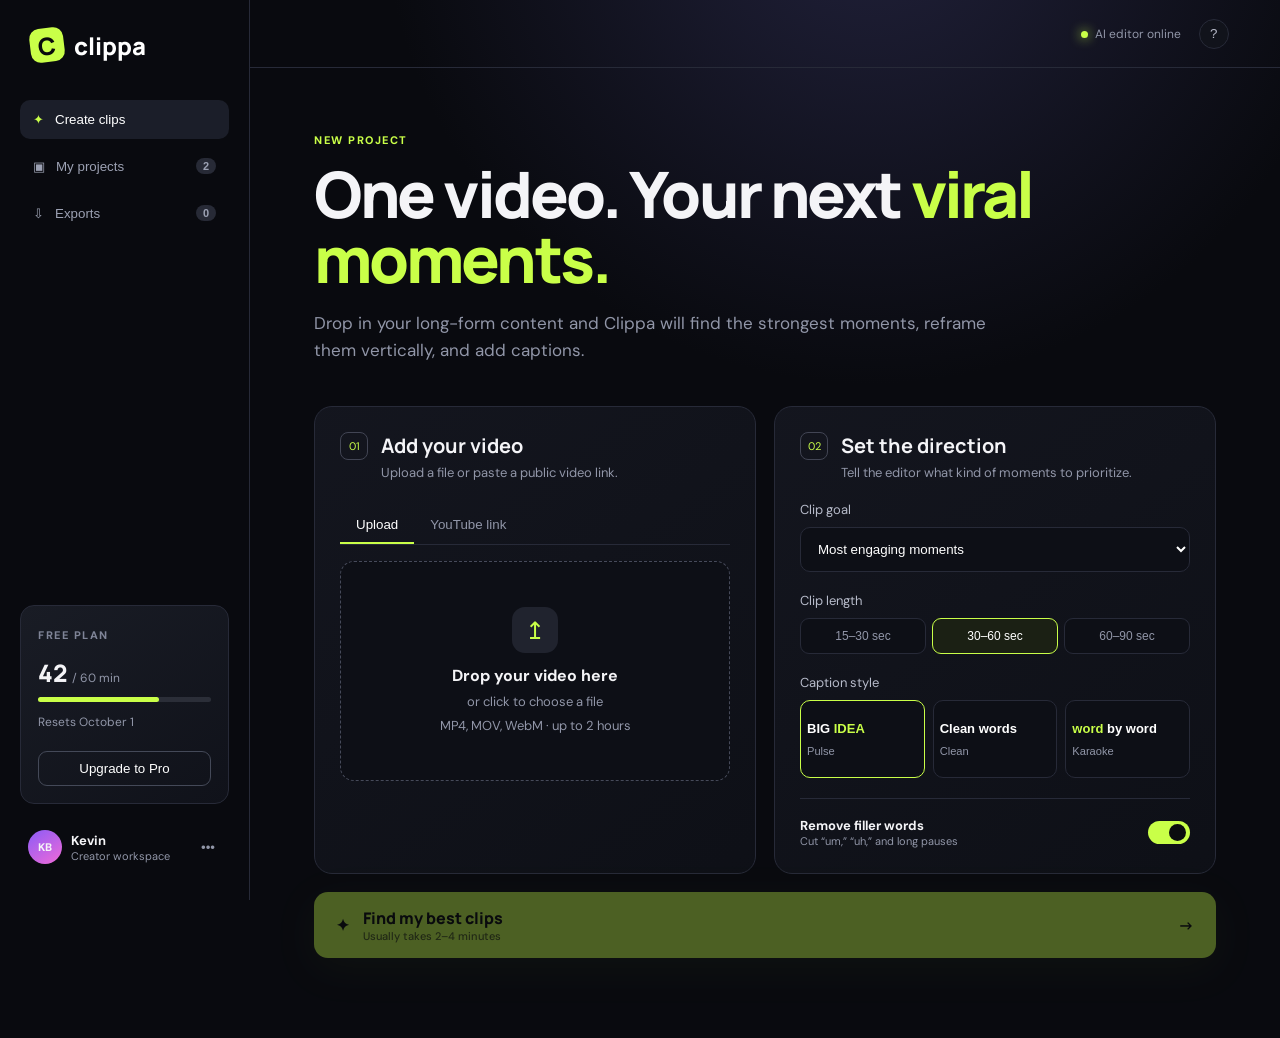
==== public/index.html @ 273a2c56 "Clippa Website" ====
<!doctype html>
<html lang="en">
<head>
  <meta charset="utf-8">
  <meta name="viewport" content="width=device-width, initial-scale=1">
  <meta name="description" content="Turn long videos into polished vertical clips with Clippa.">
  <title>Clippa — AI clip studio</title>
  <link rel="stylesheet" href="styles.css">
</head>
<body>
  <div class="app-shell">
    <aside class="sidebar">
      <a class="brand" href="#" aria-label="Clippa home"><span class="brand-mark">C</span><span>clippa</span></a>
      <nav aria-label="Main navigation">
        <button class="nav-item active" data-view="studio"><span>✦</span> Create clips</button>
        <button class="nav-item" data-view="projects"><span>▣</span> My projects <b>2</b></button>
        <button class="nav-item" data-view="exports"><span>⇩</span> Exports <b id="exportCount">0</b></button>
      </nav>
      <div class="plan-card">
        <span class="eyebrow">FREE PLAN</span>
        <div class="minutes"><strong>42</strong><span>/ 60 min</span></div>
        <div class="meter"><i></i></div>
        <p>Resets October 1</p>
        <button class="upgrade-btn">Upgrade to Pro</button>
      </div>
      <div class="profile"><div class="avatar">KB</div><div><strong>Kevin</strong><span>Creator workspace</span></div><button aria-label="Profile menu">•••</button></div>
    </aside>

    <main>
      <header class="topbar"><div><span class="status-dot"></span>AI editor online</div><button class="help-btn">?</button></header>

      <section id="studio" class="view active-view">
        <div class="intro">
          <span class="eyebrow accent">NEW PROJECT</span>
          <h1>One video. Your next <em>viral moments.</em></h1>
          <p>Drop in your long-form content and Clippa will find the strongest moments, reframe them vertically, and add captions.</p>
        </div>

        <div class="workspace-grid">
          <section class="source-panel card">
            <div class="section-heading"><span>01</span><div><h2>Add your video</h2><p>Upload a file or paste a public video link.</p></div></div>
            <div class="tabs" role="tablist"><button class="tab active" data-tab="upload">Upload</button><button class="tab" data-tab="link">YouTube link</button></div>
            <div id="uploadPanel" class="tab-panel">
              <label class="dropzone" id="dropzone">
                <input id="fileInput" type="file" accept="video/*">
                <span class="upload-icon">↥</span>
                <strong>Drop your video here</strong>
                <span>or click to choose a file</span>
                <small>MP4, MOV, WebM · up to 2 hours</small>
              </label>
            </div>
            <div id="linkPanel" class="tab-panel hidden">
              <label class="url-field"><span>Video URL</span><input id="videoUrl" type="url" placeholder="https://youtube.com/watch?v=..."></label>
              <button id="importBtn" class="secondary-btn">Import video</button>
            </div>
            <div id="sourceReady" class="source-ready hidden"><div class="video-thumb"><span>▶</span></div><div><strong id="sourceName">Video ready</strong><span id="sourceMeta">Analyzing source…</span></div><button id="removeSource" aria-label="Remove video">×</button></div>
          </section>

          <section class="settings-panel card">
            <div class="section-heading"><span>02</span><div><h2>Set the direction</h2><p>Tell the editor what kind of moments to prioritize.</p></div></div>
            <label class="field"><span>Clip goal</span><select id="goal"><option>Most engaging moments</option><option>Educational insights</option><option>Funny moments</option><option>Hot takes & reactions</option><option>Product highlights</option></select></label>
            <div class="field"><span>Clip length</span><div class="segmented" id="lengthOptions"><button data-value="30">15–30 sec</button><button class="selected" data-value="60">30–60 sec</button><button data-value="90">60–90 sec</button></div></div>
            <div class="field"><span>Caption style</span><div class="caption-styles"><button class="caption-choice selected" data-caption="Pulse"><b>BIG <i>IDEA</i></b><small>Pulse</small></button><button class="caption-choice" data-caption="Clean"><b>Clean words</b><small>Clean</small></button><button class="caption-choice" data-caption="Karaoke"><b><i>word</i> by word</b><small>Karaoke</small></button></div></div>
            <label class="switch-row"><span><strong>Remove filler words</strong><small>Cut “um,” “uh,” and long pauses</small></span><input id="filler" type="checkbox" checked><i></i></label>
          </section>
        </div>

        <button id="generateBtn" class="generate-btn" disabled><span>✦</span><span>Find my best clips<small>Usually takes 2–4 minutes</small></span><b>→</b></button>

        <section id="processing" class="processing card hidden"><div class="orb"></div><div><h2 id="processingTitle">Listening for standout moments…</h2><p id="processingText">Transcribing your video and scoring each segment.</p><div class="progress"><i id="progressBar"></i></div></div><strong id="progressValue">0%</strong></section>

        <section id="results" class="results hidden">
          <div class="results-header"><div><span class="eyebrow accent">AI PICKS</span><h2>Your strongest clips</h2><p>Ranked by hook, clarity, emotion, and replay potential.</p></div><button id="exportAll" class="secondary-btn">Export all</button></div>
          <div id="clipGrid" class="clip-grid"></div>
        </section>
      </section>

      <section id="projects" class="view"><div class="page-title"><span class="eyebrow accent">LIBRARY</span><h1>My projects</h1><p>Your recent clipping sessions.</p></div><div class="project-grid"><article class="project card"><div class="project-art purple">▶</div><div><strong>Podcast episode 12</strong><span>6 clips · Sep 18</span></div></article><article class="project card"><div class="project-art blue">▶</div><div><strong>Real estate Q&amp;A</strong><span>4 clips · Sep 15</span></div></article></div></section>
      <section id="exports" class="view"><div class="page-title"><span class="eyebrow accent">READY TO POST</span><h1>Exports</h1><p>Clips you have queued for download.</p></div><div id="exportList" class="export-list"><div class="empty-state card"><span>⇩</span><h2>No exports yet</h2><p>Generate clips and add your favorites here.</p></div></div></section>
    </main>
  </div>
  <div id="toast" class="toast" role="status"></div>
  <script src="app.js"></script>
</body>
</html>
---- public/styles.css ----
@import url('https://fonts.googleapis.com/css2?family=DM+Sans:wght@400;500;600;700&family=Manrope:wght@600;700;800&display=swap');
:root{--bg:#090a0f;--panel:#11131b;--panel2:#161924;--line:#272a38;--text:#f4f4f7;--muted:#9196a8;--lime:#c9ff48;--purple:#8b5cf6;--pink:#f06ad8;--sidebar:250px}*{box-sizing:border-box}body{margin:0;background:radial-gradient(circle at 68% -10%,#21213b 0,transparent 34%),var(--bg);color:var(--text);font-family:'DM Sans',sans-serif;min-height:100vh}.app-shell{display:grid;grid-template-columns:var(--sidebar) 1fr;min-height:100vh}.sidebar{position:fixed;inset:0 auto 0 0;width:var(--sidebar);padding:28px 20px;border-right:1px solid var(--line);background:rgba(10,11,16,.92);display:flex;flex-direction:column;z-index:5}.brand{color:white;text-decoration:none;font:800 24px 'Manrope';display:flex;align-items:center;gap:10px;margin:0 10px 38px}.brand-mark{width:34px;height:34px;border-radius:10px;background:var(--lime);color:#080a0c;display:grid;place-items:center;transform:rotate(-7deg)}nav{display:grid;gap:7px}.nav-item{border:0;background:transparent;color:#9ca1b3;padding:12px 13px;border-radius:10px;text-align:left;font:600 14px inherit;display:flex;gap:11px;align-items:center;cursor:pointer}.nav-item b{margin-left:auto;font-size:11px;background:#272a36;padding:2px 7px;border-radius:20px}.nav-item.active{background:#1b1e29;color:#fff}.nav-item.active span{color:var(--lime)}.plan-card{margin-top:auto;background:linear-gradient(145deg,#191c25,#10121a);border:1px solid var(--line);padding:17px;border-radius:14px}.eyebrow{font-size:11px;font-weight:800;letter-spacing:.14em;color:#7f8497}.eyebrow.accent{color:var(--lime)}.minutes{margin:12px 0 8px;display:flex;align-items:baseline;gap:4px}.minutes strong{font:800 24px 'Manrope'}.minutes span,.plan-card p{color:var(--muted);font-size:12px}.meter{height:5px;background:#2b2e38;border-radius:5px}.meter i{display:block;width:70%;height:100%;background:var(--lime);border-radius:5px}.upgrade-btn{width:100%;margin-top:9px;background:transparent;border:1px solid #444958;color:#fff;border-radius:9px;padding:9px;cursor:pointer}.profile{display:flex;align-items:center;gap:9px;margin-top:18px;padding:8px}.avatar{width:34px;height:34px;border-radius:50%;background:linear-gradient(145deg,var(--purple),var(--pink));display:grid;place-items:center;font-size:11px;font-weight:800}.profile div:nth-child(2){display:flex;flex-direction:column}.profile strong{font-size:13px}.profile span{font-size:11px;color:var(--muted)}.profile button{margin-left:auto;background:none;border:0;color:var(--muted)}main{grid-column:2;min-width:0}.topbar{height:68px;border-bottom:1px solid var(--line);display:flex;align-items:center;justify-content:flex-end;padding:0 4vw;color:var(--muted);font-size:12px}.status-dot{width:7px;height:7px;background:var(--lime);border-radius:50%;display:inline-block;margin-right:7px;box-shadow:0 0 12px var(--lime)}.help-btn{margin-left:18px;border:1px solid var(--line);background:var(--panel);color:#b8bbca;border-radius:50%;width:30px;height:30px}.view{display:none;padding:60px clamp(28px,5vw,82px) 80px;max-width:1400px;margin:auto}.active-view{display:block}.intro{max-width:760px}.intro h1,.page-title h1{font:800 clamp(36px,5vw,64px)/1.02 'Manrope';letter-spacing:-.045em;margin:12px 0 18px}.intro h1 em{font-style:normal;color:var(--lime)}.intro p,.page-title p{color:var(--muted);font-size:17px;line-height:1.6;max-width:680px}.workspace-grid{display:grid;grid-template-columns:1fr 1fr;gap:18px;margin-top:42px}.card{background:linear-gradient(145deg,rgba(20,22,31,.96),rgba(14,16,23,.96));border:1px solid var(--line);border-radius:18px}.source-panel,.settings-panel{padding:25px}.section-heading{display:flex;gap:13px;align-items:flex-start}.section-heading>span{width:28px;height:28px;border:1px solid #424554;border-radius:8px;display:grid;place-items:center;font-size:11px;color:var(--lime)}h2{font:700 20px 'Manrope';margin:0 0 5px}.section-heading p,.results-header p{margin:0;color:var(--muted);font-size:13px}.tabs{display:flex;border-bottom:1px solid var(--line);margin:26px 0 16px}.tab{padding:10px 16px;background:none;border:0;border-bottom:2px solid transparent;color:var(--muted);cursor:pointer}.tab.active{color:#fff;border-color:var(--lime)}.dropzone{height:220px;border:1px dashed #464a5a;border-radius:14px;display:flex;flex-direction:column;justify-content:center;align-items:center;gap:7px;cursor:pointer;background:#0d0f16}.dropzone:hover{border-color:var(--lime);background:#11150f}.dropzone input{display:none}.dropzone span,.dropzone small{color:var(--muted);font-size:13px}.upload-icon{width:46px;height:46px;border-radius:13px;background:#20232e;display:grid!important;place-items:center;font-size:24px!important;color:var(--lime)!important;margin-bottom:5px}.hidden{display:none!important}.url-field,.field{display:grid;gap:9px;color:#b7bbca;font-size:13px}.url-field input,.field select{background:#0d0f16;border:1px solid var(--line);border-radius:10px;color:#fff;padding:13px;font:14px inherit;outline:none}.url-field input:focus,.field select:focus{border-color:var(--lime)}.secondary-btn{background:#20232e;border:1px solid #373b49;color:#fff;padding:10px 16px;border-radius:10px;font-weight:700;cursor:pointer}.url-field+.secondary-btn{margin-top:13px;width:100%}.source-ready{margin-top:13px;padding:10px;background:#0d0f16;border:1px solid var(--line);border-radius:12px;display:flex;align-items:center;gap:11px}.video-thumb{width:60px;height:42px;border-radius:8px;background:linear-gradient(135deg,#482a75,#19162d);display:grid;place-items:center;color:var(--lime)}.source-ready>div:nth-child(2){display:flex;flex-direction:column;min-width:0}.source-ready strong{font-size:13px;white-space:nowrap;overflow:hidden;text-overflow:ellipsis}.source-ready span{font-size:11px;color:var(--muted)}.source-ready button{margin-left:auto;background:none;border:0;color:var(--muted);font-size:22px}.settings-panel{display:grid;gap:20px}.segmented{display:grid;grid-template-columns:repeat(3,1fr);gap:6px}.segmented button{background:#0d0f16;border:1px solid var(--line);color:var(--muted);padding:10px 5px;border-radius:9px;font-size:12px;cursor:pointer}.segmented button.selected{border-color:var(--lime);color:#fff;background:#1b2014}.caption-styles{display:grid;grid-template-columns:repeat(3,1fr);gap:8px}.caption-choice{height:78px;background:#0d0f16;border:1px solid var(--line);border-radius:10px;color:#fff;display:flex;flex-direction:column;justify-content:center;gap:9px;cursor:pointer}.caption-choice b{font-size:13px}.caption-choice b i{color:var(--lime);font-style:normal}.caption-choice small{color:var(--muted)}.caption-choice.selected{border-color:var(--lime)}.switch-row{display:flex;align-items:center;border-top:1px solid var(--line);padding-top:18px;position:relative}.switch-row span{display:flex;flex-direction:column}.switch-row strong{font-size:13px}.switch-row small{font-size:11px;color:var(--muted)}.switch-row input{opacity:0;position:absolute}.switch-row>i{margin-left:auto;width:42px;height:23px;border-radius:20px;background:#343744;position:relative;transition:.2s}.switch-row>i:after{content:'';position:absolute;width:17px;height:17px;top:3px;left:4px;border-radius:50%;background:#fff;transition:.2s}.switch-row input:checked+i{background:var(--lime)}.switch-row input:checked+i:after{transform:translateX(17px);background:#0b0d0f}.generate-btn{width:100%;margin-top:18px;min-height:66px;border:0;border-radius:14px;background:var(--lime);color:#0a0c0c;display:flex;align-items:center;padding:0 22px;gap:14px;cursor:pointer;font:800 16px 'Manrope';box-shadow:0 10px 40px rgba(201,255,72,.1)}.generate-btn:disabled{opacity:.35;cursor:not-allowed}.generate-btn>span:nth-child(2){display:flex;flex-direction:column;align-items:flex-start}.generate-btn small{font:500 11px 'DM Sans';opacity:.65}.generate-btn b{margin-left:auto}.processing{margin-top:18px;padding:22px;display:flex;align-items:center;gap:18px}.processing>div:nth-child(2){flex:1}.processing p{margin:0 0 12px;color:var(--muted);font-size:13px}.orb{width:48px;height:48px;border-radius:50%;background:conic-gradient(var(--lime),var(--purple),var(--lime));animation:spin 1.2s linear infinite;position:relative}.orb:after{content:'';position:absolute;inset:5px;background:var(--panel);border-radius:50%}.progress{height:5px;background:#292c37;border-radius:6px}.progress i{display:block;height:100%;width:0;background:linear-gradient(90deg,var(--purple),var(--lime));border-radius:6px;transition:.3s}.processing>strong{font:700 16px 'Manrope';color:var(--lime)}@keyframes spin{to{transform:rotate(360deg)}}.results{margin-top:54px}.results-header{display:flex;align-items:end;justify-content:space-between;margin-bottom:20px}.results-header h2{font-size:30px;margin-top:8px}.clip-grid{display:grid;grid-template-columns:repeat(3,1fr);gap:16px}.clip-card{overflow:hidden}.clip-preview{aspect-ratio:9/12;background:linear-gradient(145deg,#251a3c,#111827);position:relative;display:flex;align-items:end;padding:18px}.clip-preview:before{content:'';position:absolute;inset:20% 24% 0;border-radius:80px 80px 0 0;background:radial-gradient(circle at 50% 25%,#dca47c 0 12%,#1b1820 13% 20%,#5a385f 21% 60%,transparent 61%);opacity:.7}.clip-rank{position:absolute;top:12px;left:12px;background:#0c0e13d9;border:1px solid #444958;padding:6px 9px;border-radius:8px;font-size:11px}.score{position:absolute;top:12px;right:12px;background:var(--lime);color:#0b0c0d;border-radius:20px;padding:5px 8px;font-size:11px;font-weight:800}.preview-caption{position:relative;z-index:2;font:800 20px/1.08 'Manrope';text-align:center;text-transform:uppercase;text-shadow:0 2px 8px #000}.preview-caption em{color:var(--lime);font-style:normal}.clip-info{padding:16px}.clip-info h3{margin:0 0 6px;font-size:15px}.clip-meta{display:flex;justify-content:space-between;color:var(--muted);font-size:11px}.clip-actions{display:flex;gap:7px;margin-top:13px}.clip-actions button{flex:1;border:1px solid var(--line);background:#1b1e28;color:#fff;border-radius:8px;padding:8px;cursor:pointer}.clip-actions .queue-btn{background:var(--lime);color:#080a0c;border-color:var(--lime);font-weight:800}.page-title{margin-bottom:35px}.page-title h1{font-size:48px}.project-grid{display:grid;grid-template-columns:repeat(2,minmax(0,360px));gap:16px}.project{padding:12px;display:flex;gap:14px;align-items:center}.project-art{width:96px;height:70px;border-radius:10px;display:grid;place-items:center}.purple{background:linear-gradient(145deg,#6d3fb4,#231a36)}.blue{background:linear-gradient(145deg,#176a8b,#172939)}.project>div:last-child{display:flex;flex-direction:column}.project span{color:var(--muted);font-size:12px}.export-list{display:grid;gap:10px}.empty-state{text-align:center;padding:70px 20px}.empty-state>span{font-size:28px;color:var(--lime)}.empty-state p{color:var(--muted)}.export-row{padding:14px;display:flex;align-items:center;gap:14px}.export-row .mini-thumb{width:46px;height:60px;border-radius:7px;background:linear-gradient(145deg,#412762,#161729);display:grid;place-items:center}.export-row>div:nth-child(2){display:flex;flex-direction:column}.export-row span{color:var(--muted);font-size:12px}.export-row button{margin-left:auto}.toast{position:fixed;right:28px;bottom:28px;background:#f3f4f6;color:#11131a;padding:12px 16px;border-radius:10px;font-weight:700;font-size:13px;transform:translateY(100px);opacity:0;transition:.25s;z-index:10}.toast.show{transform:none;opacity:1}
@media(max-width:900px){:root{--sidebar:76px}.sidebar{padding:24px 12px}.brand>span:last-child,.nav-item:not(.active) span+*,.nav-item{font-size:0}.brand{margin-inline:auto}.nav-item{justify-content:center;padding:14px}.nav-item span{font-size:18px}.nav-item b,.plan-card,.profile>div:nth-child(2),.profile button{display:none}.profile{justify-content:center}.workspace-grid{grid-template-columns:1fr}.clip-grid{grid-template-columns:repeat(2,1fr)}}@media(max-width:620px){.app-shell{display:block}.sidebar{position:fixed;inset:auto 0 0;width:100%;height:68px;flex-direction:row;align-items:center;padding:8px 12px;border-right:0;border-top:1px solid var(--line)}.brand,.profile{display:none}.sidebar nav{display:flex;width:100%;justify-content:space-around}.nav-item{flex-direction:column;gap:2px;font-size:10px!important;padding:6px 15px}.nav-item span{font-size:17px}.nav-item b{display:none}main{grid-column:auto}.topbar{height:52px}.view{padding:38px 18px 100px}.intro h1{font-size:39px}.workspace-grid{margin-top:28px}.source-panel,.settings-panel{padding:18px}.clip-grid{grid-template-columns:1fr}.clip-preview{aspect-ratio:9/10}.project-grid{grid-template-columns:1fr}.results-header{align-items:flex-start;gap:15px}.segmented button{font-size:11px;padding-inline:2px}}
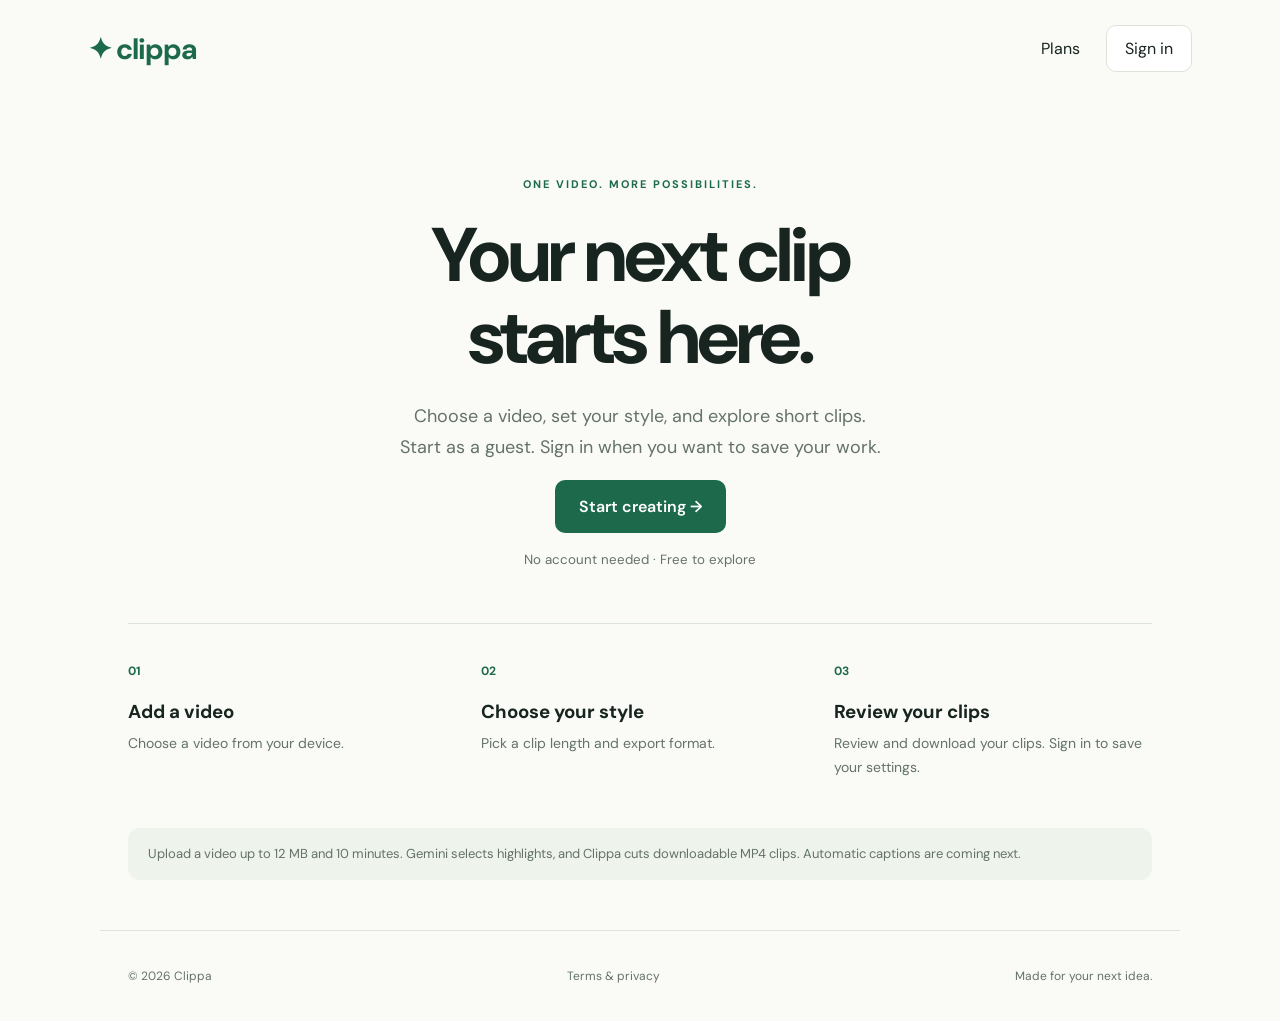
==== commit f10cc786: "Add files via upload" ====
--- a/public/index.html
+++ b/public/index.html
@@ -1,85 +1,10 @@
-<!doctype html>
-<html lang="en">
-<head>
-  <meta charset="utf-8">
-  <meta name="viewport" content="width=device-width, initial-scale=1">
-  <meta name="description" content="Turn long videos into polished vertical clips with Clippa.">
-  <title>Clippa — AI clip studio</title>
-  <link rel="stylesheet" href="styles.css">
-</head>
-<body>
-  <div class="app-shell">
-    <aside class="sidebar">
-      <a class="brand" href="#" aria-label="Clippa home"><span class="brand-mark">C</span><span>clippa</span></a>
-      <nav aria-label="Main navigation">
-        <button class="nav-item active" data-view="studio"><span>✦</span> Create clips</button>
-        <button class="nav-item" data-view="projects"><span>▣</span> My projects <b>2</b></button>
-        <button class="nav-item" data-view="exports"><span>⇩</span> Exports <b id="exportCount">0</b></button>
-      </nav>
-      <div class="plan-card">
-        <span class="eyebrow">FREE PLAN</span>
-        <div class="minutes"><strong>42</strong><span>/ 60 min</span></div>
-        <div class="meter"><i></i></div>
-        <p>Resets October 1</p>
-        <button class="upgrade-btn">Upgrade to Pro</button>
-      </div>
-      <div class="profile"><div class="avatar">KB</div><div><strong>Kevin</strong><span>Creator workspace</span></div><button aria-label="Profile menu">•••</button></div>
-    </aside>
-
-    <main>
-      <header class="topbar"><div><span class="status-dot"></span>AI editor online</div><button class="help-btn">?</button></header>
-
-      <section id="studio" class="view active-view">
-        <div class="intro">
-          <span class="eyebrow accent">NEW PROJECT</span>
-          <h1>One video. Your next <em>viral moments.</em></h1>
-          <p>Drop in your long-form content and Clippa will find the strongest moments, reframe them vertically, and add captions.</p>
-        </div>
-
-        <div class="workspace-grid">
-          <section class="source-panel card">
-            <div class="section-heading"><span>01</span><div><h2>Add your video</h2><p>Upload a file or paste a public video link.</p></div></div>
-            <div class="tabs" role="tablist"><button class="tab active" data-tab="upload">Upload</button><button class="tab" data-tab="link">YouTube link</button></div>
-            <div id="uploadPanel" class="tab-panel">
-              <label class="dropzone" id="dropzone">
-                <input id="fileInput" type="file" accept="video/*">
-                <span class="upload-icon">↥</span>
-                <strong>Drop your video here</strong>
-                <span>or click to choose a file</span>
-                <small>MP4, MOV, WebM · up to 2 hours</small>
-              </label>
-            </div>
-            <div id="linkPanel" class="tab-panel hidden">
-              <label class="url-field"><span>Video URL</span><input id="videoUrl" type="url" placeholder="https://youtube.com/watch?v=..."></label>
-              <button id="importBtn" class="secondary-btn">Import video</button>
-            </div>
-            <div id="sourceReady" class="source-ready hidden"><div class="video-thumb"><span>▶</span></div><div><strong id="sourceName">Video ready</strong><span id="sourceMeta">Analyzing source…</span></div><button id="removeSource" aria-label="Remove video">×</button></div>
-          </section>
-
-          <section class="settings-panel card">
-            <div class="section-heading"><span>02</span><div><h2>Set the direction</h2><p>Tell the editor what kind of moments to prioritize.</p></div></div>
-            <label class="field"><span>Clip goal</span><select id="goal"><option>Most engaging moments</option><option>Educational insights</option><option>Funny moments</option><option>Hot takes & reactions</option><option>Product highlights</option></select></label>
-            <div class="field"><span>Clip length</span><div class="segmented" id="lengthOptions"><button data-value="30">15–30 sec</button><button class="selected" data-value="60">30–60 sec</button><button data-value="90">60–90 sec</button></div></div>
-            <div class="field"><span>Caption style</span><div class="caption-styles"><button class="caption-choice selected" data-caption="Pulse"><b>BIG <i>IDEA</i></b><small>Pulse</small></button><button class="caption-choice" data-caption="Clean"><b>Clean words</b><small>Clean</small></button><button class="caption-choice" data-caption="Karaoke"><b><i>word</i> by word</b><small>Karaoke</small></button></div></div>
-            <label class="switch-row"><span><strong>Remove filler words</strong><small>Cut “um,” “uh,” and long pauses</small></span><input id="filler" type="checkbox" checked><i></i></label>
-          </section>
-        </div>
-
-        <button id="generateBtn" class="generate-btn" disabled><span>✦</span><span>Find my best clips<small>Usually takes 2–4 minutes</small></span><b>→</b></button>
-
-        <section id="processing" class="processing card hidden"><div class="orb"></div><div><h2 id="processingTitle">Listening for standout moments…</h2><p id="processingText">Transcribing your video and scoring each segment.</p><div class="progress"><i id="progressBar"></i></div></div><strong id="progressValue">0%</strong></section>
-
-        <section id="results" class="results hidden">
-          <div class="results-header"><div><span class="eyebrow accent">AI PICKS</span><h2>Your strongest clips</h2><p>Ranked by hook, clarity, emotion, and replay potential.</p></div><button id="exportAll" class="secondary-btn">Export all</button></div>
-          <div id="clipGrid" class="clip-grid"></div>
-        </section>
-      </section>
-
-      <section id="projects" class="view"><div class="page-title"><span class="eyebrow accent">LIBRARY</span><h1>My projects</h1><p>Your recent clipping sessions.</p></div><div class="project-grid"><article class="project card"><div class="project-art purple">▶</div><div><strong>Podcast episode 12</strong><span>6 clips · Sep 18</span></div></article><article class="project card"><div class="project-art blue">▶</div><div><strong>Real estate Q&amp;A</strong><span>4 clips · Sep 15</span></div></article></div></section>
-      <section id="exports" class="view"><div class="page-title"><span class="eyebrow accent">READY TO POST</span><h1>Exports</h1><p>Clips you have queued for download.</p></div><div id="exportList" class="export-list"><div class="empty-state card"><span>⇩</span><h2>No exports yet</h2><p>Generate clips and add your favorites here.</p></div></div></section>
-    </main>
-  </div>
-  <div id="toast" class="toast" role="status"></div>
-  <script src="app.js"></script>
-</body>
-</html>
+<!doctype html><html lang="en"><head><meta charset="utf-8"><meta name="viewport" content="width=device-width,initial-scale=1"><title>Clippa — Make more from one video</title><link rel="stylesheet" href="styles.css"></head><body>
+<header><a class="brand" href="#">✦ clippa</a><nav><button data-go="plans">Plans</button><button id="projectsNav" hidden>My projects</button><button id="account" class="outline">Sign in</button></nav></header>
+<main><section id="home"><div class="hero"><span class="tag">ONE VIDEO. MORE POSSIBILITIES.</span><h1>Your next clip<br>starts here.</h1><p>Choose a video, set your style, and explore short clips.<br>Start as a guest. Sign in when you want to save your work.</p><button class="primary" data-go="studio">Start creating →</button><small>No account needed · Free to explore</small></div><div class="steps"><article><b>01</b><h3>Add a video</h3><p>Choose a video from your device.</p></article><article><b>02</b><h3>Choose your style</h3><p>Pick a clip length and export format.</p></article><article><b>03</b><h3>Review your clips</h3><p>Review and download your clips. Sign in to save your settings.</p></article></div><p class="notice">Upload a video up to 12 MB and 10 minutes. Gemini selects highlights, and Clippa cuts downloadable MP4 clips. Automatic captions are coming next.</p></section>
+<section id="studio" hidden><div class="heading"><span class="tag">YOUR WORKSPACE</span><h1>Let’s make a clip.</h1><p id="saveHint">Guest mode: your work disappears when you refresh or leave.</p></div><div class="editor"><div class="card"><h2>1. Add your video</h2><label class="drop">＋<strong>Choose a video</strong><span>MP4, WebM, or another browser-supported video</span><input id="file" type="file" accept="video/*"></label><video id="video" controls hidden></video><p id="filename"></p></div><div class="card"><h2>2. Make it yours</h2><label>Project name<input id="name" maxlength="100" placeholder="My first clip"></label><label>Clip length<select id="length"><option>15–30 seconds</option><option selected>30–60 seconds</option><option>60–90 seconds</option></select></label><label>Caption style (coming soon)<select id="caption" disabled><option>Bold</option><option>Clean</option><option>Word by word</option></select></label><label>Export format<select id="format"><option value="original">Original framing</option><option value="vertical">Vertical 9:16 · center crop</option></select></label><label class="check"><input type="checkbox" id="aiConsent">I have permission to use this video and send it to Google Gemini for analysis.</label><button id="preview" class="outline">Preview my settings</button><button id="generate" class="primary">Find & create clips</button><p id="jobStatus" role="status"></p><div id="clipResults"></div><button id="save" class="outline">Sign in to save</button><p class="muted">Saved projects include your title and settings. Original video files are not uploaded or saved yet.</p></div></div><div id="result" class="card" hidden><h2>Your clip setup</h2><p id="resultText"></p><p>Choose Find & create clips to generate downloadable highlights.</p></div></section>
+<section id="plans" hidden><div class="heading"><span class="tag">KEEP IT SIMPLE</span><h1>A plan for your pace.</h1><p>Start free. Pro will be available when video processing launches.</p></div><div class="plan-grid"><article class="card"><span class="tag">FREE</span><h2>Try Clippa</h2><p class="price">$0</p><ul><li>Explore without an account</li><li>Gemini highlight selection</li><li>Download up to 3 MP4 clips per job</li><li>Starter limit: 3 jobs per hour per connection</li><li>Choose clip and caption settings</li><li>Save project settings when signed in</li></ul><button class="primary" data-go="studio">Start free</button></article><article class="card pro"><span class="tag">PRO · COMING SOON</span><h2>Create more</h2><p class="price">Pricing coming soon</p><ul><li>Planned: more processing minutes</li><li>Planned: longer video uploads</li><li>Planned: more export options</li><li>Planned: priority processing</li></ul><button disabled>Not available yet</button><p class="muted">No subscription or payment is collected in this version.</p></article></div></section>
+<section id="projects" hidden><div class="heading"><span class="tag">YOUR LIBRARY</span><h1>Saved projects.</h1><p>Titles and settings saved to your account.</p></div><div id="projectList"></div></section>
+</main><footer><span>© <span id="year"></span> Clippa</span><button id="termsLink">Terms & privacy</button><span>Made for your next idea.</span></footer>
+<dialog id="auth"><button class="close" data-close="auth" aria-label="Close">×</button><h2 id="authTitle">Welcome back.</h2><p>Sign in to save your project settings.</p><form id="authForm"><label id="displayLabel" hidden>Name<input id="displayName" maxlength="80" autocomplete="name"></label><label>Email<input id="email" type="email" required autocomplete="email"></label><label>Password<input id="password" type="password" minlength="8" required autocomplete="current-password"></label><label class="check" id="consentLabel" hidden><input id="consent" type="checkbox">I agree to the <button type="button" id="authTerms">terms and privacy notice</button>.</label><button id="authSubmit" class="primary">Sign in</button><p id="authStatus" role="status"></p></form><button id="toggleAuth">New here? Create an account</button><button data-close="auth">Continue as a guest</button></dialog>
+<dialog id="terms"><button class="close" data-close="terms" aria-label="Close">×</button><h2>Terms & privacy notice</h2><p>Last updated: October 5, 2026</p><h3>Using Clippa</h3><p>Clippa is a preview workspace for video clip creation. Current functionality is limited to local video preview and project settings. Gemini-assisted highlight selection and MP4 exports are offered for supported uploads. Automatic captions and paid subscriptions are not currently offered. No result or performance guarantee is made.</p><h3>Your content</h3><p>Only use content you own or have permission to use. You retain ownership. Do not use the service for unlawful content, infringement, abuse, or attempts to access other accounts.</p><h3>Accounts and saving</h3><p>Guest work is temporary and is cleared when you reload or leave. Signed-in users can save project titles and settings. Videos are temporarily uploaded for processing when you choose Find & create clips and consent to Gemini analysis. They are not saved to your account. Keep your account credentials private.</p><h3>Privacy</h3><p>Account authentication and saved settings are handled by Supabase when configured. It processes your email, account information, and authentication data. Uploaded videos are temporarily processed on the server and sent to Google Gemini. Google processes these according to its Gemini API terms, which can differ for paid and unpaid usage. Do not submit sensitive content without reviewing those terms. Server input copies are removed when processing finishes; output clips expire after about one hour or on server restart. Temporary output URLs are bearer links: anyone with the exact link can access that clip until expiration. Your browser holds a temporary session token while signed in. Clippa stores project titles, settings, and dates in your account. Hosting and authentication providers may process operational logs. There are no advertising or analytics scripts in this version.</p><h3>Plans</h3><p>The current preview is free. Pro is a planned offering; prices and limits have not been set. Any future charges will be shown before purchase and require agreement.</p><h3>Availability and changes</h3><p>The service may change or be unavailable. Keep your own copies of important work. To the extent permitted by applicable law, it is provided as available without warranties. Nothing here removes rights that cannot legally be excluded.</p><h3>Deleting data and contacting us</h3><p>You can delete saved projects from My projects. Account deletion and privacy requests must be directed to the operator at the contact below.</p><p id="contactText"></p></dialog>
+<div id="toast" role="status"></div><script src="config.js"></script><script src="app.js"></script></body></html>
--- a/public/styles.css
+++ b/public/styles.css
@@ -1,3 +1,4 @@
-@import url('https://fonts.googleapis.com/css2?family=DM+Sans:wght@400;500;600;700&family=Manrope:wght@600;700;800&display=swap');
-:root{--bg:#090a0f;--panel:#11131b;--panel2:#161924;--line:#272a38;--text:#f4f4f7;--muted:#9196a8;--lime:#c9ff48;--purple:#8b5cf6;--pink:#f06ad8;--sidebar:250px}*{box-sizing:border-box}body{margin:0;background:radial-gradient(circle at 68% -10%,#21213b 0,transparent 34%),var(--bg);color:var(--text);font-family:'DM Sans',sans-serif;min-height:100vh}.app-shell{display:grid;grid-template-columns:var(--sidebar) 1fr;min-height:100vh}.sidebar{position:fixed;inset:0 auto 0 0;width:var(--sidebar);padding:28px 20px;border-right:1px solid var(--line);background:rgba(10,11,16,.92);display:flex;flex-direction:column;z-index:5}.brand{color:white;text-decoration:none;font:800 24px 'Manrope';display:flex;align-items:center;gap:10px;margin:0 10px 38px}.brand-mark{width:34px;height:34px;border-radius:10px;background:var(--lime);color:#080a0c;display:grid;place-items:center;transform:rotate(-7deg)}nav{display:grid;gap:7px}.nav-item{border:0;background:transparent;color:#9ca1b3;padding:12px 13px;border-radius:10px;text-align:left;font:600 14px inherit;display:flex;gap:11px;align-items:center;cursor:pointer}.nav-item b{margin-left:auto;font-size:11px;background:#272a36;padding:2px 7px;border-radius:20px}.nav-item.active{background:#1b1e29;color:#fff}.nav-item.active span{color:var(--lime)}.plan-card{margin-top:auto;background:linear-gradient(145deg,#191c25,#10121a);border:1px solid var(--line);padding:17px;border-radius:14px}.eyebrow{font-size:11px;font-weight:800;letter-spacing:.14em;color:#7f8497}.eyebrow.accent{color:var(--lime)}.minutes{margin:12px 0 8px;display:flex;align-items:baseline;gap:4px}.minutes strong{font:800 24px 'Manrope'}.minutes span,.plan-card p{color:var(--muted);font-size:12px}.meter{height:5px;background:#2b2e38;border-radius:5px}.meter i{display:block;width:70%;height:100%;background:var(--lime);border-radius:5px}.upgrade-btn{width:100%;margin-top:9px;background:transparent;border:1px solid #444958;color:#fff;border-radius:9px;padding:9px;cursor:pointer}.profile{display:flex;align-items:center;gap:9px;margin-top:18px;padding:8px}.avatar{width:34px;height:34px;border-radius:50%;background:linear-gradient(145deg,var(--purple),var(--pink));display:grid;place-items:center;font-size:11px;font-weight:800}.profile div:nth-child(2){display:flex;flex-direction:column}.profile strong{font-size:13px}.profile span{font-size:11px;color:var(--muted)}.profile button{margin-left:auto;background:none;border:0;color:var(--muted)}main{grid-column:2;min-width:0}.topbar{height:68px;border-bottom:1px solid var(--line);display:flex;align-items:center;justify-content:flex-end;padding:0 4vw;color:var(--muted);font-size:12px}.status-dot{width:7px;height:7px;background:var(--lime);border-radius:50%;display:inline-block;margin-right:7px;box-shadow:0 0 12px var(--lime)}.help-btn{margin-left:18px;border:1px solid var(--line);background:var(--panel);color:#b8bbca;border-radius:50%;width:30px;height:30px}.view{display:none;padding:60px clamp(28px,5vw,82px) 80px;max-width:1400px;margin:auto}.active-view{display:block}.intro{max-width:760px}.intro h1,.page-title h1{font:800 clamp(36px,5vw,64px)/1.02 'Manrope';letter-spacing:-.045em;margin:12px 0 18px}.intro h1 em{font-style:normal;color:var(--lime)}.intro p,.page-title p{color:var(--muted);font-size:17px;line-height:1.6;max-width:680px}.workspace-grid{display:grid;grid-template-columns:1fr 1fr;gap:18px;margin-top:42px}.card{background:linear-gradient(145deg,rgba(20,22,31,.96),rgba(14,16,23,.96));border:1px solid var(--line);border-radius:18px}.source-panel,.settings-panel{padding:25px}.section-heading{display:flex;gap:13px;align-items:flex-start}.section-heading>span{width:28px;height:28px;border:1px solid #424554;border-radius:8px;display:grid;place-items:center;font-size:11px;color:var(--lime)}h2{font:700 20px 'Manrope';margin:0 0 5px}.section-heading p,.results-header p{margin:0;color:var(--muted);font-size:13px}.tabs{display:flex;border-bottom:1px solid var(--line);margin:26px 0 16px}.tab{padding:10px 16px;background:none;border:0;border-bottom:2px solid transparent;color:var(--muted);cursor:pointer}.tab.active{color:#fff;border-color:var(--lime)}.dropzone{height:220px;border:1px dashed #464a5a;border-radius:14px;display:flex;flex-direction:column;justify-content:center;align-items:center;gap:7px;cursor:pointer;background:#0d0f16}.dropzone:hover{border-color:var(--lime);background:#11150f}.dropzone input{display:none}.dropzone span,.dropzone small{color:var(--muted);font-size:13px}.upload-icon{width:46px;height:46px;border-radius:13px;background:#20232e;display:grid!important;place-items:center;font-size:24px!important;color:var(--lime)!important;margin-bottom:5px}.hidden{display:none!important}.url-field,.field{display:grid;gap:9px;color:#b7bbca;font-size:13px}.url-field input,.field select{background:#0d0f16;border:1px solid var(--line);border-radius:10px;color:#fff;padding:13px;font:14px inherit;outline:none}.url-field input:focus,.field select:focus{border-color:var(--lime)}.secondary-btn{background:#20232e;border:1px solid #373b49;color:#fff;padding:10px 16px;border-radius:10px;font-weight:700;cursor:pointer}.url-field+.secondary-btn{margin-top:13px;width:100%}.source-ready{margin-top:13px;padding:10px;background:#0d0f16;border:1px solid var(--line);border-radius:12px;display:flex;align-items:center;gap:11px}.video-thumb{width:60px;height:42px;border-radius:8px;background:linear-gradient(135deg,#482a75,#19162d);display:grid;place-items:center;color:var(--lime)}.source-ready>div:nth-child(2){display:flex;flex-direction:column;min-width:0}.source-ready strong{font-size:13px;white-space:nowrap;overflow:hidden;text-overflow:ellipsis}.source-ready span{font-size:11px;color:var(--muted)}.source-ready button{margin-left:auto;background:none;border:0;color:var(--muted);font-size:22px}.settings-panel{display:grid;gap:20px}.segmented{display:grid;grid-template-columns:repeat(3,1fr);gap:6px}.segmented button{background:#0d0f16;border:1px solid var(--line);color:var(--muted);padding:10px 5px;border-radius:9px;font-size:12px;cursor:pointer}.segmented button.selected{border-color:var(--lime);color:#fff;background:#1b2014}.caption-styles{display:grid;grid-template-columns:repeat(3,1fr);gap:8px}.caption-choice{height:78px;background:#0d0f16;border:1px solid var(--line);border-radius:10px;color:#fff;display:flex;flex-direction:column;justify-content:center;gap:9px;cursor:pointer}.caption-choice b{font-size:13px}.caption-choice b i{color:var(--lime);font-style:normal}.caption-choice small{color:var(--muted)}.caption-choice.selected{border-color:var(--lime)}.switch-row{display:flex;align-items:center;border-top:1px solid var(--line);padding-top:18px;position:relative}.switch-row span{display:flex;flex-direction:column}.switch-row strong{font-size:13px}.switch-row small{font-size:11px;color:var(--muted)}.switch-row input{opacity:0;position:absolute}.switch-row>i{margin-left:auto;width:42px;height:23px;border-radius:20px;background:#343744;position:relative;transition:.2s}.switch-row>i:after{content:'';position:absolute;width:17px;height:17px;top:3px;left:4px;border-radius:50%;background:#fff;transition:.2s}.switch-row input:checked+i{background:var(--lime)}.switch-row input:checked+i:after{transform:translateX(17px);background:#0b0d0f}.generate-btn{width:100%;margin-top:18px;min-height:66px;border:0;border-radius:14px;background:var(--lime);color:#0a0c0c;display:flex;align-items:center;padding:0 22px;gap:14px;cursor:pointer;font:800 16px 'Manrope';box-shadow:0 10px 40px rgba(201,255,72,.1)}.generate-btn:disabled{opacity:.35;cursor:not-allowed}.generate-btn>span:nth-child(2){display:flex;flex-direction:column;align-items:flex-start}.generate-btn small{font:500 11px 'DM Sans';opacity:.65}.generate-btn b{margin-left:auto}.processing{margin-top:18px;padding:22px;display:flex;align-items:center;gap:18px}.processing>div:nth-child(2){flex:1}.processing p{margin:0 0 12px;color:var(--muted);font-size:13px}.orb{width:48px;height:48px;border-radius:50%;background:conic-gradient(var(--lime),var(--purple),var(--lime));animation:spin 1.2s linear infinite;position:relative}.orb:after{content:'';position:absolute;inset:5px;background:var(--panel);border-radius:50%}.progress{height:5px;background:#292c37;border-radius:6px}.progress i{display:block;height:100%;width:0;background:linear-gradient(90deg,var(--purple),var(--lime));border-radius:6px;transition:.3s}.processing>strong{font:700 16px 'Manrope';color:var(--lime)}@keyframes spin{to{transform:rotate(360deg)}}.results{margin-top:54px}.results-header{display:flex;align-items:end;justify-content:space-between;margin-bottom:20px}.results-header h2{font-size:30px;margin-top:8px}.clip-grid{display:grid;grid-template-columns:repeat(3,1fr);gap:16px}.clip-card{overflow:hidden}.clip-preview{aspect-ratio:9/12;background:linear-gradient(145deg,#251a3c,#111827);position:relative;display:flex;align-items:end;padding:18px}.clip-preview:before{content:'';position:absolute;inset:20% 24% 0;border-radius:80px 80px 0 0;background:radial-gradient(circle at 50% 25%,#dca47c 0 12%,#1b1820 13% 20%,#5a385f 21% 60%,transparent 61%);opacity:.7}.clip-rank{position:absolute;top:12px;left:12px;background:#0c0e13d9;border:1px solid #444958;padding:6px 9px;border-radius:8px;font-size:11px}.score{position:absolute;top:12px;right:12px;background:var(--lime);color:#0b0c0d;border-radius:20px;padding:5px 8px;font-size:11px;font-weight:800}.preview-caption{position:relative;z-index:2;font:800 20px/1.08 'Manrope';text-align:center;text-transform:uppercase;text-shadow:0 2px 8px #000}.preview-caption em{color:var(--lime);font-style:normal}.clip-info{padding:16px}.clip-info h3{margin:0 0 6px;font-size:15px}.clip-meta{display:flex;justify-content:space-between;color:var(--muted);font-size:11px}.clip-actions{display:flex;gap:7px;margin-top:13px}.clip-actions button{flex:1;border:1px solid var(--line);background:#1b1e28;color:#fff;border-radius:8px;padding:8px;cursor:pointer}.clip-actions .queue-btn{background:var(--lime);color:#080a0c;border-color:var(--lime);font-weight:800}.page-title{margin-bottom:35px}.page-title h1{font-size:48px}.project-grid{display:grid;grid-template-columns:repeat(2,minmax(0,360px));gap:16px}.project{padding:12px;display:flex;gap:14px;align-items:center}.project-art{width:96px;height:70px;border-radius:10px;display:grid;place-items:center}.purple{background:linear-gradient(145deg,#6d3fb4,#231a36)}.blue{background:linear-gradient(145deg,#176a8b,#172939)}.project>div:last-child{display:flex;flex-direction:column}.project span{color:var(--muted);font-size:12px}.export-list{display:grid;gap:10px}.empty-state{text-align:center;padding:70px 20px}.empty-state>span{font-size:28px;color:var(--lime)}.empty-state p{color:var(--muted)}.export-row{padding:14px;display:flex;align-items:center;gap:14px}.export-row .mini-thumb{width:46px;height:60px;border-radius:7px;background:linear-gradient(145deg,#412762,#161729);display:grid;place-items:center}.export-row>div:nth-child(2){display:flex;flex-direction:column}.export-row span{color:var(--muted);font-size:12px}.export-row button{margin-left:auto}.toast{position:fixed;right:28px;bottom:28px;background:#f3f4f6;color:#11131a;padding:12px 16px;border-radius:10px;font-weight:700;font-size:13px;transform:translateY(100px);opacity:0;transition:.25s;z-index:10}.toast.show{transform:none;opacity:1}
-@media(max-width:900px){:root{--sidebar:76px}.sidebar{padding:24px 12px}.brand>span:last-child,.nav-item:not(.active) span+*,.nav-item{font-size:0}.brand{margin-inline:auto}.nav-item{justify-content:center;padding:14px}.nav-item span{font-size:18px}.nav-item b,.plan-card,.profile>div:nth-child(2),.profile button{display:none}.profile{justify-content:center}.workspace-grid{grid-template-columns:1fr}.clip-grid{grid-template-columns:repeat(2,1fr)}}@media(max-width:620px){.app-shell{display:block}.sidebar{position:fixed;inset:auto 0 0;width:100%;height:68px;flex-direction:row;align-items:center;padding:8px 12px;border-right:0;border-top:1px solid var(--line)}.brand,.profile{display:none}.sidebar nav{display:flex;width:100%;justify-content:space-around}.nav-item{flex-direction:column;gap:2px;font-size:10px!important;padding:6px 15px}.nav-item span{font-size:17px}.nav-item b{display:none}main{grid-column:auto}.topbar{height:52px}.view{padding:38px 18px 100px}.intro h1{font-size:39px}.workspace-grid{margin-top:28px}.source-panel,.settings-panel{padding:18px}.clip-grid{grid-template-columns:1fr}.clip-preview{aspect-ratio:9/10}.project-grid{grid-template-columns:1fr}.results-header{align-items:flex-start;gap:15px}.segmented button{font-size:11px;padding-inline:2px}}
+@import url('https://fonts.googleapis.com/css2?family=DM+Sans:wght@400;500;600;700&display=swap');
+:root{--ink:#17241f;--green:#1c694b;--cream:#fafbf7;--line:#dce4da}*{box-sizing:border-box}body{margin:0;background:var(--cream);color:var(--ink);font-family:'DM Sans',Arial,sans-serif}button,input,select{font:inherit}button{cursor:pointer;border:0;background:transparent;padding:12px 18px;border-radius:10px;color:inherit}button:disabled{opacity:.55;cursor:not-allowed}button:focus-visible,a:focus-visible{outline:3px solid #93cbaa;outline-offset:3px}header{max-width:1160px;margin:auto;display:flex;align-items:center;justify-content:space-between;padding:25px 28px}nav{display:flex;gap:8px;align-items:center}.brand{font-size:29px;font-weight:700;letter-spacing:-1px;text-decoration:none;color:var(--green)}main{max-width:1080px;padding:0 28px;margin:auto;min-height:75vh}.hero{text-align:center;padding:75px 0 55px}.tag{font-size:11px;letter-spacing:2px;font-weight:700;color:var(--green)}h1{font-size:clamp(38px,7vw,76px);letter-spacing:-3px;line-height:1.08;margin:22px 0}h2{font-size:25px;letter-spacing:-.8px}h3{margin-bottom:8px}p{line-height:1.7;color:#647268}.hero p{font-size:18px}.hero small{display:block;margin-top:18px;color:#647268}.primary{background:var(--green);color:white;font-weight:600;padding:16px 24px}.outline{border:1px solid var(--line);background:white}.steps{display:grid;grid-template-columns:repeat(3,1fr);gap:35px;border-top:1px solid var(--line);padding:35px 0}.steps b{color:var(--green);font-size:12px}.steps p{font-size:14px;margin:0}.notice{font-size:13px;background:#eef3eb;padding:15px 20px;border-radius:12px}.heading{padding:45px 0 25px}.heading h1{font-size:45px;letter-spacing:-2px}.editor,.plan-grid{display:grid;grid-template-columns:1fr 1fr;gap:24px}.card{padding:28px;border:1px solid var(--line);border-radius:18px;background:white;margin-bottom:20px}.drop{display:flex;align-items:center;justify-content:center;flex-direction:column;min-height:200px;border:2px dashed var(--line);border-radius:12px;font-size:25px;padding:20px;cursor:pointer}.drop strong{font-size:16px}.drop span{font-size:12px;margin:12px 0;text-align:center}.drop input{font-size:13px;max-width:100%}label{display:block;font-size:13px;font-weight:600;margin:16px 0}input:not([type=checkbox]),select{display:block;width:100%;padding:13px;border:1px solid var(--line);border-radius:8px;background:white;margin-top:8px}video{width:100%;max-height:330px;background:#111;margin-top:20px;border-radius:12px}.muted{font-size:12px}.editor button{margin:8px 4px 0 0}.price{font-size:30px;color:var(--ink)}li{margin:14px 0;color:#647268}.pro{background:#edf4ea}footer{max-width:1080px;margin:50px auto 0;padding:25px 28px;border-top:1px solid var(--line);display:flex;justify-content:space-between;align-items:center;font-size:12px;color:#647268}dialog{border:1px solid var(--line);border-radius:20px;width:min(500px,92vw);padding:32px;max-height:85vh;overflow:auto}dialog::backdrop{background:#14241e88;backdrop-filter:blur(4px)}#terms{width:min(720px,92vw)}.close{position:absolute;right:12px;top:8px;font-size:25px}.check{display:flex;gap:8px;align-items:center;font-size:12px}.check button{padding:0;text-decoration:underline}#authSubmit{width:100%}#authStatus{font-size:13px}#toast{position:fixed;bottom:22px;left:50%;transform:translateX(-50%);background:var(--ink);color:white;border-radius:10px;padding:14px 22px;display:none;max-width:90vw}#toast.show{display:block}[hidden]{display:none!important}.project-row{display:flex;align-items:center;justify-content:space-between;gap:15px}.project-row p{font-size:13px;margin:5px 0}@media(max-width:650px){header{padding:20px}nav{gap:0}nav button{padding:10px;font-size:13px}.hero{padding-top:40px}h1{letter-spacing:-2px}.steps,.editor,.plan-grid{grid-template-columns:1fr}.steps{gap:15px}.steps article{border-bottom:1px solid var(--line);padding-bottom:15px}footer{flex-wrap:wrap;gap:8px}.project-row{align-items:flex-start;flex-direction:column}}
+
+#clipResults video{display:block;margin-bottom:22px}#clipResults a{display:inline-block;text-decoration:none}#jobStatus{font-size:13px}
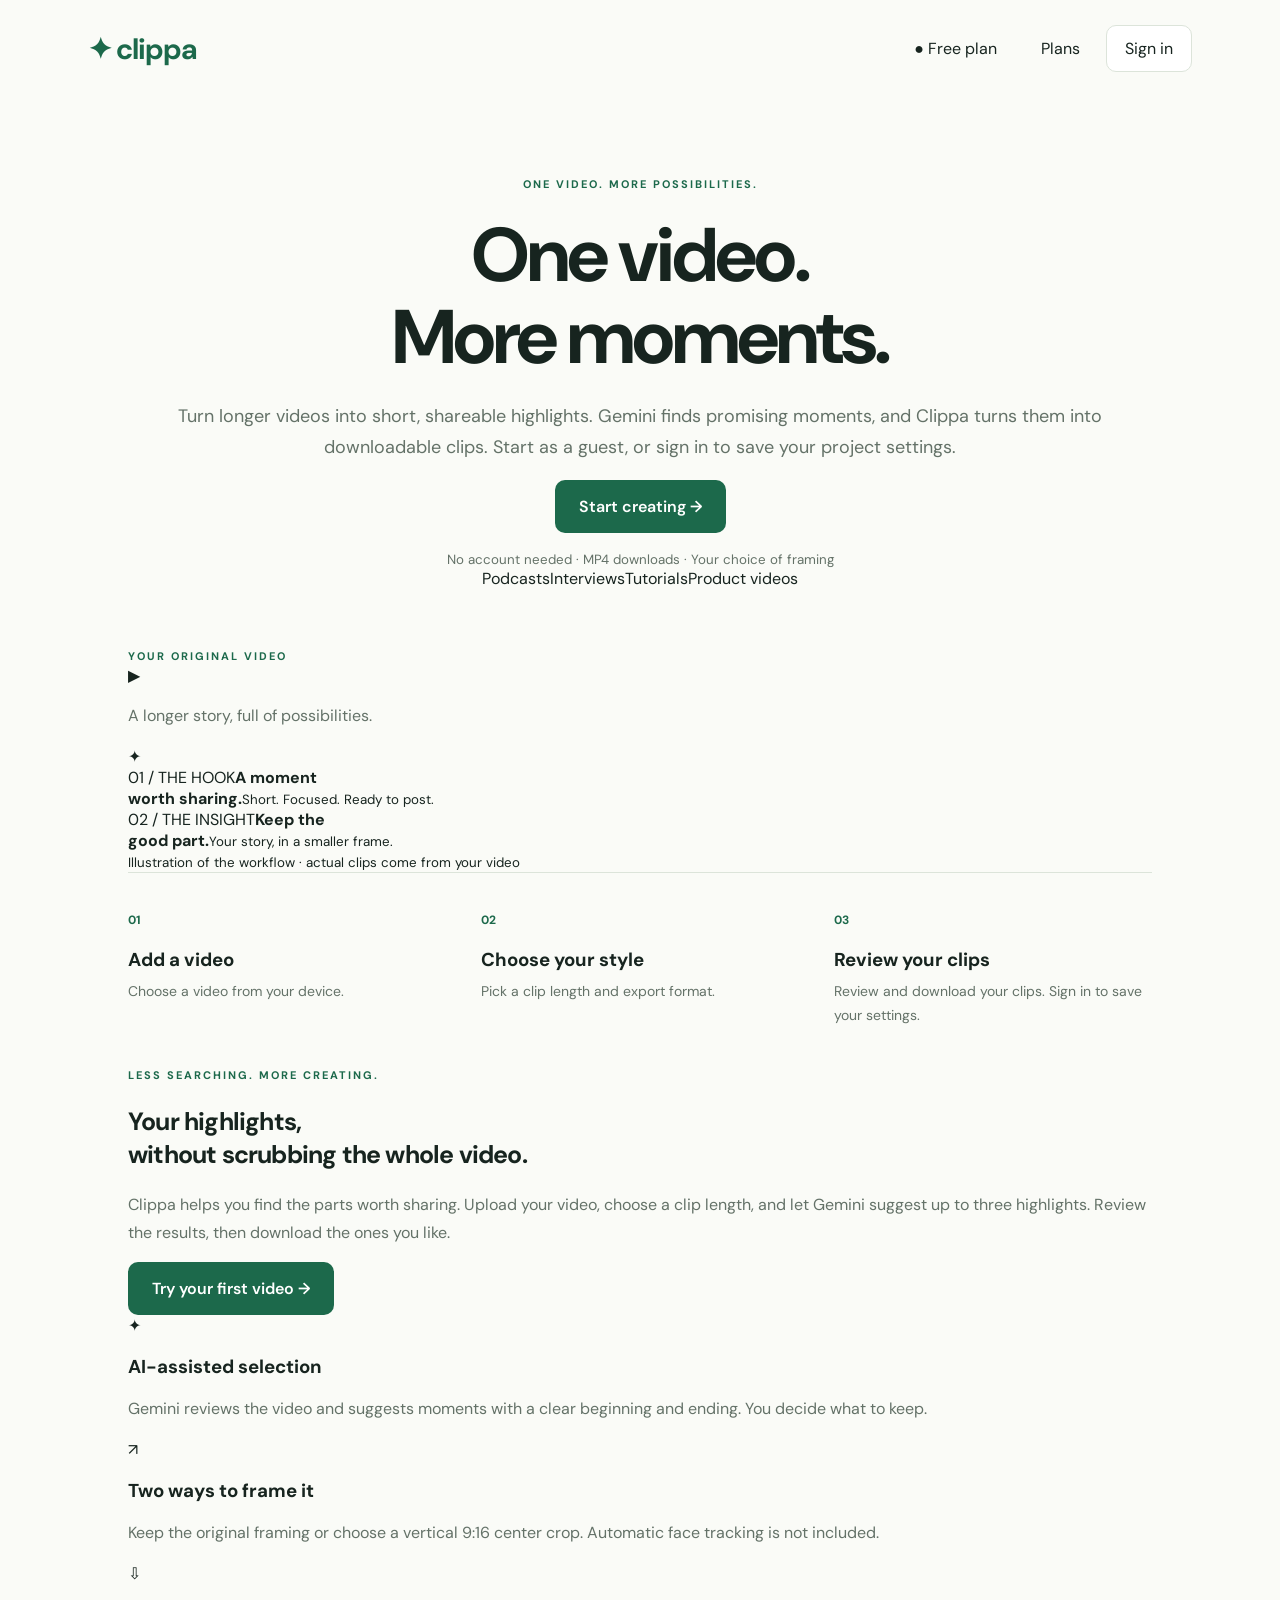
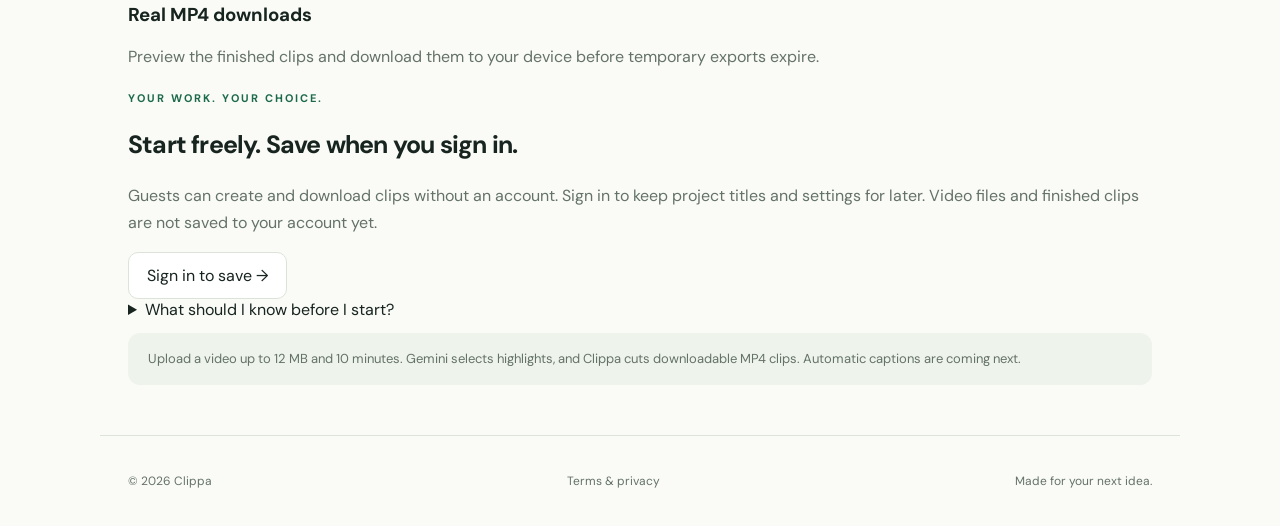
==== commit c6b2f8ce: "Update header and main section content in index.html" ====
--- a/public/index.html
+++ b/public/index.html
@@ -1,6 +1,6 @@
 <!doctype html><html lang="en"><head><meta charset="utf-8"><meta name="viewport" content="width=device-width,initial-scale=1"><title>Clippa — Make more from one video</title><link rel="stylesheet" href="styles.css"></head><body>
-<header><a class="brand" href="#">✦ clippa</a><nav><button data-go="plans">Plans</button><button id="projectsNav" hidden>My projects</button><button id="account" class="outline">Sign in</button></nav></header>
-<main><section id="home"><div class="hero"><span class="tag">ONE VIDEO. MORE POSSIBILITIES.</span><h1>Your next clip<br>starts here.</h1><p>Choose a video, set your style, and explore short clips.<br>Start as a guest. Sign in when you want to save your work.</p><button class="primary" data-go="studio">Start creating →</button><small>No account needed · Free to explore</small></div><div class="steps"><article><b>01</b><h3>Add a video</h3><p>Choose a video from your device.</p></article><article><b>02</b><h3>Choose your style</h3><p>Pick a clip length and export format.</p></article><article><b>03</b><h3>Review your clips</h3><p>Review and download your clips. Sign in to save your settings.</p></article></div><p class="notice">Upload a video up to 12 MB and 10 minutes. Gemini selects highlights, and Clippa cuts downloadable MP4 clips. Automatic captions are coming next.</p></section>
+<header><a class="brand" href="#">✦ clippa</a><nav><button id="planBadge" class="plan-badge" data-go="plans" aria-label="Current plan: Free. View plans.">● Free plan</button><button data-go="plans">Plans</button><button id="projectsNav" hidden>My projects</button><button id="account" class="outline">Sign in</button></nav></header>
+<main><button id="backHome" class="back-home" data-go="home" hidden>← Back to home</button><section id="home"><div class="hero"><span class="tag">ONE VIDEO. MORE POSSIBILITIES.</span><h1>One video.<br><span class="hero-accent">More moments.</span></h1><p>Turn longer videos into short, shareable highlights. Gemini finds promising moments, and Clippa turns them into downloadable clips. Start as a guest, or sign in to save your project settings.</p><button class="primary" data-go="studio">Start creating →</button><small>No account needed · MP4 downloads · Your choice of framing</small><div class="hero-chips"><span>Podcasts</span><span>Interviews</span><span>Tutorials</span><span>Product videos</span></div></div><div class="studio-showcase" aria-label="Illustration of the clipping workflow"><div class="showcase-source"><span class="tag">YOUR ORIGINAL VIDEO</span><div class="source-art"><span class="play-mark">▶</span><div class="waveform" aria-hidden="true"><i></i><i></i><i></i><i></i><i></i><i></i><i></i><i></i><i></i><i></i><i></i><i></i></div></div><p>A longer story, full of possibilities.</p></div><div class="showcase-arrow" aria-hidden="true">✦</div><div class="showcase-clips"><div class="sample-clip"><span>01 / THE HOOK</span><b>A moment<br>worth sharing.</b><small>Short. Focused. Ready to post.</small></div><div class="sample-clip alternate"><span>02 / THE INSIGHT</span><b>Keep the<br>good part.</b><small>Your story, in a smaller frame.</small></div></div><small class="illustration-note">Illustration of the workflow · actual clips come from your video</small></div><div class="steps"><article><b>01</b><h3>Add a video</h3><p>Choose a video from your device.</p></article><article><b>02</b><h3>Choose your style</h3><p>Pick a clip length and export format.</p></article><article><b>03</b><h3>Review your clips</h3><p>Review and download your clips. Sign in to save your settings.</p></article></div><section class="about-section"><div><span class="tag">LESS SEARCHING. MORE CREATING.</span><h2>Your highlights,<br>without scrubbing the whole video.</h2><p>Clippa helps you find the parts worth sharing. Upload your video, choose a clip length, and let Gemini suggest up to three highlights. Review the results, then download the ones you like.</p><button class="primary" data-go="studio">Try your first video →</button></div><div class="feature-list"><article><span>✦</span><div><h3>AI-assisted selection</h3><p>Gemini reviews the video and suggests moments with a clear beginning and ending. You decide what to keep.</p></div></article><article><span>↗</span><div><h3>Two ways to frame it</h3><p>Keep the original framing or choose a vertical 9:16 center crop. Automatic face tracking is not included.</p></div></article><article><span>⇩</span><div><h3>Real MP4 downloads</h3><p>Preview the finished clips and download them to your device before temporary exports expire.</p></div></article></div></section><section class="account-note"><div><span class="tag">YOUR WORK. YOUR CHOICE.</span><h2>Start freely. Save when you sign in.</h2><p>Guests can create and download clips without an account. Sign in to keep project titles and settings for later. Video files and finished clips are not saved to your account yet.</p></div><button class="outline" id="homeSignIn">Sign in to save →</button></section><details class="faq"><summary>What should I know before I start?</summary><p>Use videos you own or have permission to edit. This starter supports uploads up to 12 MB and 10 minutes, with three requests per hour per connection. Videos are sent to Google Gemini for analysis. Download your clips promptly: exports are temporary. Automatic captions, YouTube imports, and Pro subscriptions are coming later.</p></details><p class="notice">Upload a video up to 12 MB and 10 minutes. Gemini selects highlights, and Clippa cuts downloadable MP4 clips. Automatic captions are coming next.</p></section>
 <section id="studio" hidden><div class="heading"><span class="tag">YOUR WORKSPACE</span><h1>Let’s make a clip.</h1><p id="saveHint">Guest mode: your work disappears when you refresh or leave.</p></div><div class="editor"><div class="card"><h2>1. Add your video</h2><label class="drop">＋<strong>Choose a video</strong><span>MP4, WebM, or another browser-supported video</span><input id="file" type="file" accept="video/*"></label><video id="video" controls hidden></video><p id="filename"></p></div><div class="card"><h2>2. Make it yours</h2><label>Project name<input id="name" maxlength="100" placeholder="My first clip"></label><label>Clip length<select id="length"><option>15–30 seconds</option><option selected>30–60 seconds</option><option>60–90 seconds</option></select></label><label>Caption style (coming soon)<select id="caption" disabled><option>Bold</option><option>Clean</option><option>Word by word</option></select></label><label>Export format<select id="format"><option value="original">Original framing</option><option value="vertical">Vertical 9:16 · center crop</option></select></label><label class="check"><input type="checkbox" id="aiConsent">I have permission to use this video and send it to Google Gemini for analysis.</label><button id="preview" class="outline">Preview my settings</button><button id="generate" class="primary">Find & create clips</button><p id="jobStatus" role="status"></p><div id="clipResults"></div><button id="save" class="outline">Sign in to save</button><p class="muted">Saved projects include your title and settings. Original video files are not uploaded or saved yet.</p></div></div><div id="result" class="card" hidden><h2>Your clip setup</h2><p id="resultText"></p><p>Choose Find & create clips to generate downloadable highlights.</p></div></section>
 <section id="plans" hidden><div class="heading"><span class="tag">KEEP IT SIMPLE</span><h1>A plan for your pace.</h1><p>Start free. Pro will be available when video processing launches.</p></div><div class="plan-grid"><article class="card"><span class="tag">FREE</span><h2>Try Clippa</h2><p class="price">$0</p><ul><li>Explore without an account</li><li>Gemini highlight selection</li><li>Download up to 3 MP4 clips per job</li><li>Starter limit: 3 jobs per hour per connection</li><li>Choose clip and caption settings</li><li>Save project settings when signed in</li></ul><button class="primary" data-go="studio">Start free</button></article><article class="card pro"><span class="tag">PRO · COMING SOON</span><h2>Create more</h2><p class="price">Pricing coming soon</p><ul><li>Planned: more processing minutes</li><li>Planned: longer video uploads</li><li>Planned: more export options</li><li>Planned: priority processing</li></ul><button disabled>Not available yet</button><p class="muted">No subscription or payment is collected in this version.</p></article></div></section>
 <section id="projects" hidden><div class="heading"><span class="tag">YOUR LIBRARY</span><h1>Saved projects.</h1><p>Titles and settings saved to your account.</p></div><div id="projectList"></div></section>
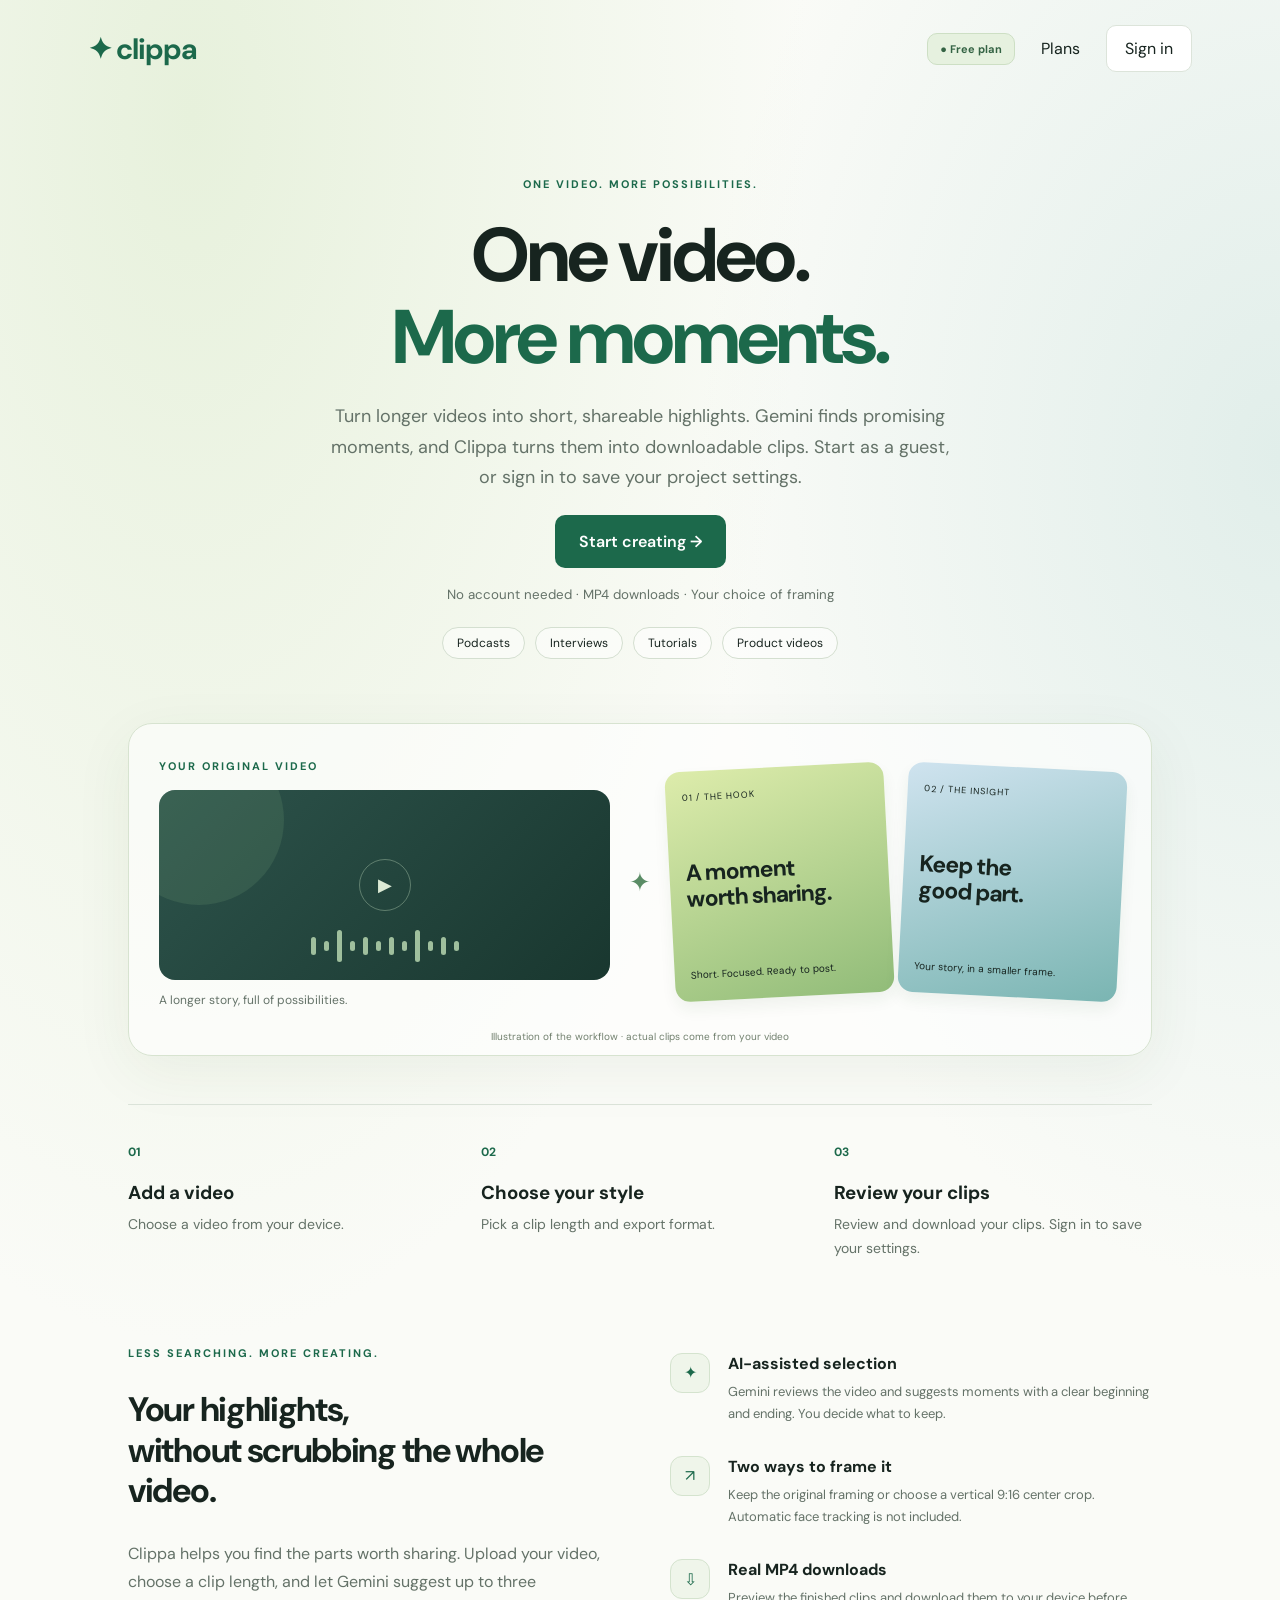
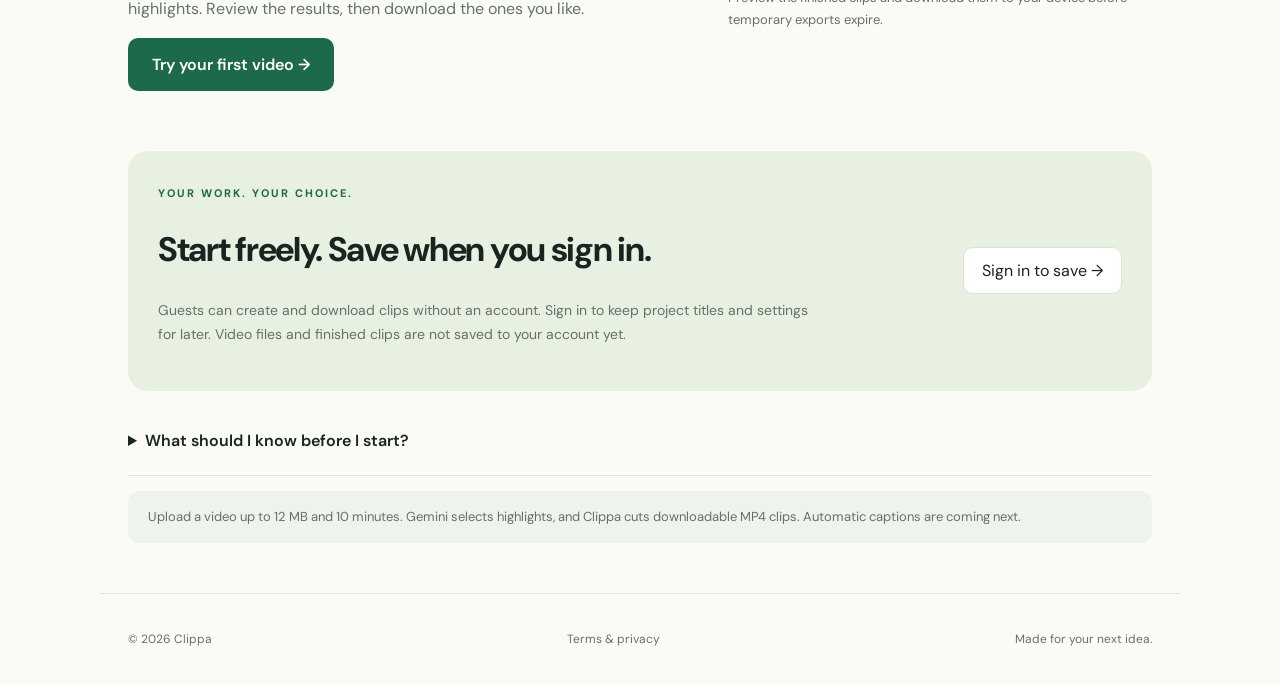
==== commit cb0639bc: "Refactor index.html and add favicon Updated HTML structure and added favicon link." ====
--- a/public/index.html
+++ b/public/index.html
@@ -1,10 +1,545 @@
-<!doctype html><html lang="en"><head><meta charset="utf-8"><meta name="viewport" content="width=device-width,initial-scale=1"><title>Clippa — Make more from one video</title><link rel="stylesheet" href="styles.css"></head><body>
-<header><a class="brand" href="#">✦ clippa</a><nav><button id="planBadge" class="plan-badge" data-go="plans" aria-label="Current plan: Free. View plans.">● Free plan</button><button data-go="plans">Plans</button><button id="projectsNav" hidden>My projects</button><button id="account" class="outline">Sign in</button></nav></header>
-<main><button id="backHome" class="back-home" data-go="home" hidden>← Back to home</button><section id="home"><div class="hero"><span class="tag">ONE VIDEO. MORE POSSIBILITIES.</span><h1>One video.<br><span class="hero-accent">More moments.</span></h1><p>Turn longer videos into short, shareable highlights. Gemini finds promising moments, and Clippa turns them into downloadable clips. Start as a guest, or sign in to save your project settings.</p><button class="primary" data-go="studio">Start creating →</button><small>No account needed · MP4 downloads · Your choice of framing</small><div class="hero-chips"><span>Podcasts</span><span>Interviews</span><span>Tutorials</span><span>Product videos</span></div></div><div class="studio-showcase" aria-label="Illustration of the clipping workflow"><div class="showcase-source"><span class="tag">YOUR ORIGINAL VIDEO</span><div class="source-art"><span class="play-mark">▶</span><div class="waveform" aria-hidden="true"><i></i><i></i><i></i><i></i><i></i><i></i><i></i><i></i><i></i><i></i><i></i><i></i></div></div><p>A longer story, full of possibilities.</p></div><div class="showcase-arrow" aria-hidden="true">✦</div><div class="showcase-clips"><div class="sample-clip"><span>01 / THE HOOK</span><b>A moment<br>worth sharing.</b><small>Short. Focused. Ready to post.</small></div><div class="sample-clip alternate"><span>02 / THE INSIGHT</span><b>Keep the<br>good part.</b><small>Your story, in a smaller frame.</small></div></div><small class="illustration-note">Illustration of the workflow · actual clips come from your video</small></div><div class="steps"><article><b>01</b><h3>Add a video</h3><p>Choose a video from your device.</p></article><article><b>02</b><h3>Choose your style</h3><p>Pick a clip length and export format.</p></article><article><b>03</b><h3>Review your clips</h3><p>Review and download your clips. Sign in to save your settings.</p></article></div><section class="about-section"><div><span class="tag">LESS SEARCHING. MORE CREATING.</span><h2>Your highlights,<br>without scrubbing the whole video.</h2><p>Clippa helps you find the parts worth sharing. Upload your video, choose a clip length, and let Gemini suggest up to three highlights. Review the results, then download the ones you like.</p><button class="primary" data-go="studio">Try your first video →</button></div><div class="feature-list"><article><span>✦</span><div><h3>AI-assisted selection</h3><p>Gemini reviews the video and suggests moments with a clear beginning and ending. You decide what to keep.</p></div></article><article><span>↗</span><div><h3>Two ways to frame it</h3><p>Keep the original framing or choose a vertical 9:16 center crop. Automatic face tracking is not included.</p></div></article><article><span>⇩</span><div><h3>Real MP4 downloads</h3><p>Preview the finished clips and download them to your device before temporary exports expire.</p></div></article></div></section><section class="account-note"><div><span class="tag">YOUR WORK. YOUR CHOICE.</span><h2>Start freely. Save when you sign in.</h2><p>Guests can create and download clips without an account. Sign in to keep project titles and settings for later. Video files and finished clips are not saved to your account yet.</p></div><button class="outline" id="homeSignIn">Sign in to save →</button></section><details class="faq"><summary>What should I know before I start?</summary><p>Use videos you own or have permission to edit. This starter supports uploads up to 12 MB and 10 minutes, with three requests per hour per connection. Videos are sent to Google Gemini for analysis. Download your clips promptly: exports are temporary. Automatic captions, YouTube imports, and Pro subscriptions are coming later.</p></details><p class="notice">Upload a video up to 12 MB and 10 minutes. Gemini selects highlights, and Clippa cuts downloadable MP4 clips. Automatic captions are coming next.</p></section>
-<section id="studio" hidden><div class="heading"><span class="tag">YOUR WORKSPACE</span><h1>Let’s make a clip.</h1><p id="saveHint">Guest mode: your work disappears when you refresh or leave.</p></div><div class="editor"><div class="card"><h2>1. Add your video</h2><label class="drop">＋<strong>Choose a video</strong><span>MP4, WebM, or another browser-supported video</span><input id="file" type="file" accept="video/*"></label><video id="video" controls hidden></video><p id="filename"></p></div><div class="card"><h2>2. Make it yours</h2><label>Project name<input id="name" maxlength="100" placeholder="My first clip"></label><label>Clip length<select id="length"><option>15–30 seconds</option><option selected>30–60 seconds</option><option>60–90 seconds</option></select></label><label>Caption style (coming soon)<select id="caption" disabled><option>Bold</option><option>Clean</option><option>Word by word</option></select></label><label>Export format<select id="format"><option value="original">Original framing</option><option value="vertical">Vertical 9:16 · center crop</option></select></label><label class="check"><input type="checkbox" id="aiConsent">I have permission to use this video and send it to Google Gemini for analysis.</label><button id="preview" class="outline">Preview my settings</button><button id="generate" class="primary">Find & create clips</button><p id="jobStatus" role="status"></p><div id="clipResults"></div><button id="save" class="outline">Sign in to save</button><p class="muted">Saved projects include your title and settings. Original video files are not uploaded or saved yet.</p></div></div><div id="result" class="card" hidden><h2>Your clip setup</h2><p id="resultText"></p><p>Choose Find & create clips to generate downloadable highlights.</p></div></section>
-<section id="plans" hidden><div class="heading"><span class="tag">KEEP IT SIMPLE</span><h1>A plan for your pace.</h1><p>Start free. Pro will be available when video processing launches.</p></div><div class="plan-grid"><article class="card"><span class="tag">FREE</span><h2>Try Clippa</h2><p class="price">$0</p><ul><li>Explore without an account</li><li>Gemini highlight selection</li><li>Download up to 3 MP4 clips per job</li><li>Starter limit: 3 jobs per hour per connection</li><li>Choose clip and caption settings</li><li>Save project settings when signed in</li></ul><button class="primary" data-go="studio">Start free</button></article><article class="card pro"><span class="tag">PRO · COMING SOON</span><h2>Create more</h2><p class="price">Pricing coming soon</p><ul><li>Planned: more processing minutes</li><li>Planned: longer video uploads</li><li>Planned: more export options</li><li>Planned: priority processing</li></ul><button disabled>Not available yet</button><p class="muted">No subscription or payment is collected in this version.</p></article></div></section>
-<section id="projects" hidden><div class="heading"><span class="tag">YOUR LIBRARY</span><h1>Saved projects.</h1><p>Titles and settings saved to your account.</p></div><div id="projectList"></div></section>
-</main><footer><span>© <span id="year"></span> Clippa</span><button id="termsLink">Terms & privacy</button><span>Made for your next idea.</span></footer>
-<dialog id="auth"><button class="close" data-close="auth" aria-label="Close">×</button><h2 id="authTitle">Welcome back.</h2><p>Sign in to save your project settings.</p><form id="authForm"><label id="displayLabel" hidden>Name<input id="displayName" maxlength="80" autocomplete="name"></label><label>Email<input id="email" type="email" required autocomplete="email"></label><label>Password<input id="password" type="password" minlength="8" required autocomplete="current-password"></label><label class="check" id="consentLabel" hidden><input id="consent" type="checkbox">I agree to the <button type="button" id="authTerms">terms and privacy notice</button>.</label><button id="authSubmit" class="primary">Sign in</button><p id="authStatus" role="status"></p></form><button id="toggleAuth">New here? Create an account</button><button data-close="auth">Continue as a guest</button></dialog>
-<dialog id="terms"><button class="close" data-close="terms" aria-label="Close">×</button><h2>Terms & privacy notice</h2><p>Last updated: October 5, 2026</p><h3>Using Clippa</h3><p>Clippa is a preview workspace for video clip creation. Current functionality is limited to local video preview and project settings. Gemini-assisted highlight selection and MP4 exports are offered for supported uploads. Automatic captions and paid subscriptions are not currently offered. No result or performance guarantee is made.</p><h3>Your content</h3><p>Only use content you own or have permission to use. You retain ownership. Do not use the service for unlawful content, infringement, abuse, or attempts to access other accounts.</p><h3>Accounts and saving</h3><p>Guest work is temporary and is cleared when you reload or leave. Signed-in users can save project titles and settings. Videos are temporarily uploaded for processing when you choose Find & create clips and consent to Gemini analysis. They are not saved to your account. Keep your account credentials private.</p><h3>Privacy</h3><p>Account authentication and saved settings are handled by Supabase when configured. It processes your email, account information, and authentication data. Uploaded videos are temporarily processed on the server and sent to Google Gemini. Google processes these according to its Gemini API terms, which can differ for paid and unpaid usage. Do not submit sensitive content without reviewing those terms. Server input copies are removed when processing finishes; output clips expire after about one hour or on server restart. Temporary output URLs are bearer links: anyone with the exact link can access that clip until expiration. Your browser holds a temporary session token while signed in. Clippa stores project titles, settings, and dates in your account. Hosting and authentication providers may process operational logs. There are no advertising or analytics scripts in this version.</p><h3>Plans</h3><p>The current preview is free. Pro is a planned offering; prices and limits have not been set. Any future charges will be shown before purchase and require agreement.</p><h3>Availability and changes</h3><p>The service may change or be unavailable. Keep your own copies of important work. To the extent permitted by applicable law, it is provided as available without warranties. Nothing here removes rights that cannot legally be excluded.</p><h3>Deleting data and contacting us</h3><p>You can delete saved projects from My projects. Account deletion and privacy requests must be directed to the operator at the contact below.</p><p id="contactText"></p></dialog>
-<div id="toast" role="status"></div><script src="config.js"></script><script src="app.js"></script></body></html>
+<!doctype html>
+<html lang="en">
+<head>
+  <meta charset="utf-8">
+  <meta name="viewport" content="width=device-width, initial-scale=1">
+  <title>Clippa — Make more from one video</title>
+  <link rel="icon" type="image/svg+xml" href="/favicon.svg">
+  <link rel="stylesheet" href="styles.css">
+</head>
+
+<body>
+  <header>
+    <a class="brand" href="/">✦ clippa</a>
+
+    <nav>
+      <button
+        id="planBadge"
+        class="plan-badge"
+        data-go="plans"
+        aria-label="Current plan: Free. View plans."
+      >● Free plan</button>
+
+      <button data-go="plans">Plans</button>
+      <button id="projectsNav" hidden>My projects</button>
+      <button id="account" class="outline">Sign in</button>
+    </nav>
+  </header>
+
+  <main>
+    <button
+      id="backHome"
+      class="back-home"
+      data-go="home"
+      hidden
+    >← Back to home</button>
+
+    <section id="home">
+      <div class="hero">
+        <span class="tag">ONE VIDEO. MORE POSSIBILITIES.</span>
+
+        <h1>
+          One video.<br>
+          <span class="hero-accent">More moments.</span>
+        </h1>
+
+        <p>
+          Turn longer videos into short, shareable highlights.
+          Gemini finds promising moments, and Clippa turns them into
+          downloadable clips. Start as a guest, or sign in to save
+          your project settings.
+        </p>
+
+        <button class="primary" data-go="studio">
+          Start creating →
+        </button>
+
+        <small>
+          No account needed · MP4 downloads · Your choice of framing
+        </small>
+
+        <div class="hero-chips">
+          <span>Podcasts</span>
+          <span>Interviews</span>
+          <span>Tutorials</span>
+          <span>Product videos</span>
+        </div>
+      </div>
+
+      <div
+        class="studio-showcase"
+        aria-label="Illustration of the clipping workflow"
+      >
+        <div class="showcase-source">
+          <span class="tag">YOUR ORIGINAL VIDEO</span>
+
+          <div class="source-art">
+            <span class="play-mark">▶</span>
+
+            <div class="waveform" aria-hidden="true">
+              <i></i><i></i><i></i><i></i>
+              <i></i><i></i><i></i><i></i>
+              <i></i><i></i><i></i><i></i>
+            </div>
+          </div>
+
+          <p>A longer story, full of possibilities.</p>
+        </div>
+
+        <div class="showcase-arrow" aria-hidden="true">✦</div>
+
+        <div class="showcase-clips">
+          <div class="sample-clip">
+            <span>01 / THE HOOK</span>
+            <b>A moment<br>worth sharing.</b>
+            <small>Short. Focused. Ready to post.</small>
+          </div>
+
+          <div class="sample-clip alternate">
+            <span>02 / THE INSIGHT</span>
+            <b>Keep the<br>good part.</b>
+            <small>Your story, in a smaller frame.</small>
+          </div>
+        </div>
+
+        <small class="illustration-note">
+          Illustration of the workflow · actual clips come from your video
+        </small>
+      </div>
+
+      <div class="steps">
+        <article>
+          <b>01</b>
+          <h3>Add a video</h3>
+          <p>Choose a video from your device.</p>
+        </article>
+
+        <article>
+          <b>02</b>
+          <h3>Choose your style</h3>
+          <p>Pick a clip length and export format.</p>
+        </article>
+
+        <article>
+          <b>03</b>
+          <h3>Review your clips</h3>
+          <p>
+            Review and download your clips.
+            Sign in to save your settings.
+          </p>
+        </article>
+      </div>
+
+      <section class="about-section">
+        <div>
+          <span class="tag">LESS SEARCHING. MORE CREATING.</span>
+
+          <h2>
+            Your highlights,<br>
+            without scrubbing the whole video.
+          </h2>
+
+          <p>
+            Clippa helps you find the parts worth sharing.
+            Upload your video, choose a clip length, and let Gemini
+            suggest up to three highlights. Review the results,
+            then download the ones you like.
+          </p>
+
+          <button class="primary" data-go="studio">
+            Try your first video →
+          </button>
+        </div>
+
+        <div class="feature-list">
+          <article>
+            <span>✦</span>
+            <div>
+              <h3>AI-assisted selection</h3>
+              <p>
+                Gemini reviews the video and suggests moments with
+                a clear beginning and ending. You decide what to keep.
+              </p>
+            </div>
+          </article>
+
+          <article>
+            <span>↗</span>
+            <div>
+              <h3>Two ways to frame it</h3>
+              <p>
+                Keep the original framing or choose a vertical
+                9:16 center crop. Automatic face tracking is not included.
+              </p>
+            </div>
+          </article>
+
+          <article>
+            <span>⇩</span>
+            <div>
+              <h3>Real MP4 downloads</h3>
+              <p>
+                Preview the finished clips and download them to your
+                device before temporary exports expire.
+              </p>
+            </div>
+          </article>
+        </div>
+      </section>
+
+      <section class="account-note">
+        <div>
+          <span class="tag">YOUR WORK. YOUR CHOICE.</span>
+          <h2>Start freely. Save when you sign in.</h2>
+
+          <p>
+            Guests can create and download clips without an account.
+            Sign in to keep project titles and settings for later.
+            Video files and finished clips are not saved to your
+            account yet.
+          </p>
+        </div>
+
+        <button class="outline" id="homeSignIn">
+          Sign in to save →
+        </button>
+      </section>
+
+      <details class="faq">
+        <summary>What should I know before I start?</summary>
+
+        <p>
+          Use videos you own or have permission to edit.
+          This starter supports uploads up to 12 MB and 10 minutes,
+          with three requests per hour per connection.
+          Videos are sent to Google Gemini for analysis.
+          Download your clips promptly: exports are temporary.
+          Automatic captions, YouTube imports, and Pro subscriptions
+          are coming later.
+        </p>
+      </details>
+
+      <p class="notice">
+        Upload a video up to 12 MB and 10 minutes.
+        Gemini selects highlights, and Clippa cuts downloadable
+        MP4 clips. Automatic captions are coming next.
+      </p>
+    </section>
+
+    <section id="studio" hidden>
+      <div class="heading">
+        <span class="tag">YOUR WORKSPACE</span>
+        <h1>Let’s make a clip.</h1>
+
+        <p id="saveHint">
+          Guest mode: your work disappears when you refresh or leave.
+        </p>
+      </div>
+
+      <div class="editor">
+        <div class="card">
+          <h2>1. Add your video</h2>
+
+          <label class="drop">
+            ＋
+            <strong>Choose a video</strong>
+            <span>
+              MP4, WebM, or another browser-supported video
+            </span>
+            <input id="file" type="file" accept="video/*">
+          </label>
+
+          <video id="video" controls hidden></video>
+          <p id="filename"></p>
+        </div>
+
+        <div class="card">
+          <h2>2. Make it yours</h2>
+
+          <label>
+            Project name
+            <input
+              id="name"
+              maxlength="100"
+              placeholder="My first clip"
+            >
+          </label>
+
+          <label>
+            Clip length
+            <select id="length">
+              <option>15–30 seconds</option>
+              <option selected>30–60 seconds</option>
+              <option>60–90 seconds</option>
+            </select>
+          </label>
+
+          <label>
+            Caption style (coming soon)
+            <select id="caption" disabled>
+              <option>Bold</option>
+              <option>Clean</option>
+              <option>Word by word</option>
+            </select>
+          </label>
+
+          <label>
+            Export format
+            <select id="format">
+              <option value="original">Original framing</option>
+              <option value="vertical">
+                Vertical 9:16 · center crop
+              </option>
+            </select>
+          </label>
+
+          <label class="check">
+            <input type="checkbox" id="aiConsent">
+            I have permission to use this video and send it
+            to Google Gemini for analysis.
+          </label>
+
+          <button id="preview" class="outline">
+            Preview my settings
+          </button>
+
+          <button id="generate" class="primary">
+            Find &amp; create clips
+          </button>
+
+          <p id="jobStatus" role="status"></p>
+          <div id="clipResults"></div>
+
+          <button id="save" class="outline">
+            Sign in to save
+          </button>
+
+          <p class="muted">
+            Saved projects include your title and settings.
+            Videos are uploaded temporarily for clipping;
+            original files and exports are not saved to your account.
+          </p>
+        </div>
+      </div>
+
+      <div id="result" class="card" hidden>
+        <h2>Your clip setup</h2>
+        <p id="resultText"></p>
+        <p>
+          Choose Find &amp; create clips to generate
+          downloadable highlights.
+        </p>
+      </div>
+    </section>
+
+    <section id="plans" hidden>
+      <div class="heading">
+        <span class="tag">KEEP IT SIMPLE</span>
+        <h1>A plan for your pace.</h1>
+        <p>Start free. Pro features and subscriptions are coming soon.</p>
+      </div>
+
+      <div class="plan-grid">
+        <article class="card">
+          <span class="tag">FREE</span>
+          <h2>Try Clippa</h2>
+          <p class="price">$0</p>
+
+          <ul>
+            <li>Explore without an account</li>
+            <li>Gemini highlight selection</li>
+            <li>Download up to 3 MP4 clips per job</li>
+            <li>Starter limit: 3 jobs per hour per connection</li>
+            <li>Choose clip length and export framing</li>
+            <li>Save project settings when signed in</li>
+          </ul>
+
+          <button class="primary" data-go="studio">
+            Start free
+          </button>
+        </article>
+
+        <article class="card pro">
+          <span class="tag">PRO · COMING SOON</span>
+          <h2>Create more</h2>
+          <p class="price">Pricing coming soon</p>
+
+          <ul>
+            <li>Planned: more processing minutes</li>
+            <li>Planned: longer video uploads</li>
+            <li>Planned: more export options</li>
+            <li>Planned: priority processing</li>
+          </ul>
+
+          <button disabled>Not available yet</button>
+
+          <p class="muted">
+            No subscription or payment is collected in this version.
+          </p>
+        </article>
+      </div>
+    </section>
+
+    <section id="projects" hidden>
+      <div class="heading">
+        <span class="tag">YOUR LIBRARY</span>
+        <h1>Saved projects.</h1>
+        <p>Titles and settings saved to your account.</p>
+      </div>
+
+      <div id="projectList"></div>
+    </section>
+  </main>
+
+  <footer>
+    <span>© <span id="year"></span> Clippa</span>
+    <button id="termsLink">Terms &amp; privacy</button>
+    <span>Made for your next idea.</span>
+  </footer>
+
+  <dialog id="auth">
+    <button
+      class="close"
+      data-close="auth"
+      aria-label="Close"
+    >×</button>
+
+    <h2 id="authTitle">Welcome back.</h2>
+    <p>Sign in to save your project settings.</p>
+
+    <form id="authForm">
+      <label id="displayLabel" hidden>
+        Name
+        <input
+          id="displayName"
+          maxlength="80"
+          autocomplete="name"
+        >
+      </label>
+
+      <label>
+        Email
+        <input
+          id="email"
+          type="email"
+          required
+          autocomplete="email"
+        >
+      </label>
+
+      <label>
+        Password
+        <input
+          id="password"
+          type="password"
+          minlength="8"
+          required
+          autocomplete="current-password"
+        >
+      </label>
+
+      <label class="check" id="consentLabel" hidden>
+        <input id="consent" type="checkbox">
+        I agree to the
+        <button type="button" id="authTerms">
+          terms and privacy notice
+        </button>.
+      </label>
+
+      <button id="authSubmit" class="primary">Sign in</button>
+      <p id="authStatus" role="status"></p>
+    </form>
+
+    <button id="toggleAuth">New here? Create an account</button>
+    <button data-close="auth">Continue as a guest</button>
+  </dialog>
+
+  <dialog id="terms">
+    <button
+      class="close"
+      data-close="terms"
+      aria-label="Close"
+    >×</button>
+
+    <h2>Terms &amp; privacy notice</h2>
+    <p>Last updated: October 6, 2026</p>
+
+    <h3>Using Clippa</h3>
+    <p>
+      Clippa is a preview workspace for video clip creation.
+      Gemini-assisted highlight selection and MP4 exports are offered
+      for supported uploads. Signed-in users can save project titles
+      and settings when account services are configured.
+      Automatic captions and paid subscriptions are not currently
+      offered. No result or performance guarantee is made.
+    </p>
+
+    <h3>Your content</h3>
+    <p>
+      Only use content you own or have permission to use.
+      You retain ownership. Do not use the service for unlawful
+      content, infringement, abuse, or attempts to access other accounts.
+    </p>
+
+    <h3>Accounts and saving</h3>
+    <p>
+      Guest work is temporary and is cleared when you reload or leave.
+      Signed-in users can save project titles and settings.
+      Videos are temporarily uploaded for processing when you choose
+      Find &amp; create clips and consent to Gemini analysis.
+      They are not saved to your account.
+      Keep your account credentials private.
+    </p>
+
+    <h3>Privacy</h3>
+    <p>
+      Account authentication and saved settings are handled by
+      Supabase when configured. It processes your email, account
+      information, and authentication data.
+      Uploaded videos are temporarily processed on the server and
+      sent to Google Gemini. Google processes these according to
+      its Gemini API terms, which can differ for paid and unpaid usage.
+      Do not submit sensitive content without reviewing those terms.
+      Server input copies are removed when processing finishes;
+      output clips expire after about one hour or on server restart.
+      Temporary output URLs are bearer links: anyone with the exact
+      link can access that clip until expiration.
+      Your browser holds a temporary session token while signed in.
+      Clippa stores project titles, settings, and dates in your account.
+      Hosting and authentication providers may process operational logs.
+      There are no advertising or analytics scripts in this version.
+    </p>
+
+    <h3>Plans</h3>
+    <p>
+      The current preview is free.
+      Pro is a planned offering; prices and limits have not been set.
+      Any future charges will be shown before purchase and
+      require agreement.
+    </p>
+
+    <h3>Availability and changes</h3>
+    <p>
+      The service may change or be unavailable.
+      Keep your own copies of important work.
+      To the extent permitted by applicable law, it is provided
+      as available without warranties.
+      Nothing here removes rights that cannot legally be excluded.
+    </p>
+
+    <h3>Deleting data and contacting us</h3>
+    <p>
+      You can delete saved projects from My projects.
+      Account deletion and privacy requests must be directed
+      to the operator at the contact below.
+    </p>
+
+    <p id="contactText"></p>
+  </dialog>
+
+  <div id="toast" role="status"></div>
+
+  <script src="config.js"></script>
+  <script src="app.js"></script>
+</body>
+</html>
--- a/public/styles.css
+++ b/public/styles.css
@@ -1,4 +1,9 @@
 @import url('https://fonts.googleapis.com/css2?family=DM+Sans:wght@400;500;600;700&display=swap');
 :root{--ink:#17241f;--green:#1c694b;--cream:#fafbf7;--line:#dce4da}*{box-sizing:border-box}body{margin:0;background:var(--cream);color:var(--ink);font-family:'DM Sans',Arial,sans-serif}button,input,select{font:inherit}button{cursor:pointer;border:0;background:transparent;padding:12px 18px;border-radius:10px;color:inherit}button:disabled{opacity:.55;cursor:not-allowed}button:focus-visible,a:focus-visible{outline:3px solid #93cbaa;outline-offset:3px}header{max-width:1160px;margin:auto;display:flex;align-items:center;justify-content:space-between;padding:25px 28px}nav{display:flex;gap:8px;align-items:center}.brand{font-size:29px;font-weight:700;letter-spacing:-1px;text-decoration:none;color:var(--green)}main{max-width:1080px;padding:0 28px;margin:auto;min-height:75vh}.hero{text-align:center;padding:75px 0 55px}.tag{font-size:11px;letter-spacing:2px;font-weight:700;color:var(--green)}h1{font-size:clamp(38px,7vw,76px);letter-spacing:-3px;line-height:1.08;margin:22px 0}h2{font-size:25px;letter-spacing:-.8px}h3{margin-bottom:8px}p{line-height:1.7;color:#647268}.hero p{font-size:18px}.hero small{display:block;margin-top:18px;color:#647268}.primary{background:var(--green);color:white;font-weight:600;padding:16px 24px}.outline{border:1px solid var(--line);background:white}.steps{display:grid;grid-template-columns:repeat(3,1fr);gap:35px;border-top:1px solid var(--line);padding:35px 0}.steps b{color:var(--green);font-size:12px}.steps p{font-size:14px;margin:0}.notice{font-size:13px;background:#eef3eb;padding:15px 20px;border-radius:12px}.heading{padding:45px 0 25px}.heading h1{font-size:45px;letter-spacing:-2px}.editor,.plan-grid{display:grid;grid-template-columns:1fr 1fr;gap:24px}.card{padding:28px;border:1px solid var(--line);border-radius:18px;background:white;margin-bottom:20px}.drop{display:flex;align-items:center;justify-content:center;flex-direction:column;min-height:200px;border:2px dashed var(--line);border-radius:12px;font-size:25px;padding:20px;cursor:pointer}.drop strong{font-size:16px}.drop span{font-size:12px;margin:12px 0;text-align:center}.drop input{font-size:13px;max-width:100%}label{display:block;font-size:13px;font-weight:600;margin:16px 0}input:not([type=checkbox]),select{display:block;width:100%;padding:13px;border:1px solid var(--line);border-radius:8px;background:white;margin-top:8px}video{width:100%;max-height:330px;background:#111;margin-top:20px;border-radius:12px}.muted{font-size:12px}.editor button{margin:8px 4px 0 0}.price{font-size:30px;color:var(--ink)}li{margin:14px 0;color:#647268}.pro{background:#edf4ea}footer{max-width:1080px;margin:50px auto 0;padding:25px 28px;border-top:1px solid var(--line);display:flex;justify-content:space-between;align-items:center;font-size:12px;color:#647268}dialog{border:1px solid var(--line);border-radius:20px;width:min(500px,92vw);padding:32px;max-height:85vh;overflow:auto}dialog::backdrop{background:#14241e88;backdrop-filter:blur(4px)}#terms{width:min(720px,92vw)}.close{position:absolute;right:12px;top:8px;font-size:25px}.check{display:flex;gap:8px;align-items:center;font-size:12px}.check button{padding:0;text-decoration:underline}#authSubmit{width:100%}#authStatus{font-size:13px}#toast{position:fixed;bottom:22px;left:50%;transform:translateX(-50%);background:var(--ink);color:white;border-radius:10px;padding:14px 22px;display:none;max-width:90vw}#toast.show{display:block}[hidden]{display:none!important}.project-row{display:flex;align-items:center;justify-content:space-between;gap:15px}.project-row p{font-size:13px;margin:5px 0}@media(max-width:650px){header{padding:20px}nav{gap:0}nav button{padding:10px;font-size:13px}.hero{padding-top:40px}h1{letter-spacing:-2px}.steps,.editor,.plan-grid{grid-template-columns:1fr}.steps{gap:15px}.steps article{border-bottom:1px solid var(--line);padding-bottom:15px}footer{flex-wrap:wrap;gap:8px}.project-row{align-items:flex-start;flex-direction:column}}
 
-#clipResults video{display:block;margin-bottom:22px}#clipResults a{display:inline-block;text-decoration:none}#jobStatus{font-size:13px}+#clipResults video{display:block;margin-bottom:22px}#clipResults a{display:inline-block;text-decoration:none}#jobStatus{font-size:13px}
+/* Homepage and plan navigation refresh */
+body{background:radial-gradient(ellipse at 15% 5%,#e7f1dc 0,transparent 40%),radial-gradient(ellipse at 100% 20%,#e1eeea 0,transparent 32%),var(--cream)}
+.plan-badge{font-size:11px;font-weight:700;background:#e6f1df;color:#346344;padding:8px 12px;border:1px solid #cddfc4;white-space:nowrap}.back-home{margin-top:18px;padding-left:0;color:var(--green);font-size:13px}.hero{max-width:800px;margin:auto;padding-bottom:30px}.hero p{max-width:640px;margin:22px auto}.hero-accent{color:var(--green)}.hero-chips{display:flex;flex-wrap:wrap;gap:10px;justify-content:center;margin:24px 0}.hero-chips span{font-size:12px;border:1px solid #d4dfd0;border-radius:25px;padding:7px 14px;background:#ffffff80}.studio-showcase{position:relative;display:grid;grid-template-columns:1fr 60px 1fr;align-items:center;background:#fff9;border:1px solid #d7e3d0;border-radius:24px;padding:30px 30px 45px;margin:10px 0 48px;box-shadow:0 16px 60px #284d2510}.source-art{height:190px;position:relative;background:linear-gradient(135deg,#2d534b,#19372f);border-radius:16px;margin-top:15px;display:grid;place-items:center;overflow:hidden}.source-art:before{content:"";position:absolute;width:170px;height:170px;background:#71997333;border-radius:50%;left:-45px;top:-55px}.play-mark{border:1px solid #b9d5b766;border-radius:50%;width:52px;height:52px;display:grid;place-items:center;color:#dcead5;font-size:18px}.waveform{position:absolute;bottom:18px;display:flex;align-items:center;gap:8px;height:32px}.waveform i{width:5px;height:18px;background:#9fbf9d;border-radius:6px}.waveform i:nth-child(3n){height:32px}.waveform i:nth-child(2n){height:10px}.showcase-source p{font-size:12px;margin:10px 0 0}.showcase-arrow{text-align:center;color:#5a8c65;font-size:26px}.showcase-clips{display:grid;grid-template-columns:1fr 1fr;gap:14px}.sample-clip{min-height:230px;background:linear-gradient(160deg,#ddecab,#91bc79);border-radius:15px;padding:20px 16px;display:flex;flex-direction:column;justify-content:space-between;transform:rotate(-3deg);box-shadow:0 8px 15px #234e2110}.sample-clip.alternate{background:linear-gradient(160deg,#cfe3ef,#7ab5b2);transform:rotate(3deg)}.sample-clip span{font-size:9px;letter-spacing:1px}.sample-clip b{font-size:23px;line-height:1.1;letter-spacing:-1px}.sample-clip small{font-size:10px}.illustration-note{position:absolute;bottom:12px;width:100%;left:0;text-align:center;color:#71806e;font-size:10px}.about-section{display:grid;grid-template-columns:1fr 1fr;gap:60px;padding:45px 0 60px}.about-section h2,.account-note h2{font-size:34px;line-height:1.2;letter-spacing:-1.3px}.feature-list article{display:flex;gap:18px;padding:12px 0}.feature-list article>span{color:var(--green);border:1px solid #d4e3ce;background:#eff5ea;flex-shrink:0;width:40px;height:40px;display:grid;place-items:center;border-radius:12px}.feature-list h3{margin:0;font-size:16px}.feature-list p{font-size:13px;margin:7px 0}.account-note{display:flex;gap:30px;align-items:center;justify-content:space-between;background:#e8f0e2;padding:30px;border-radius:20px}.account-note p{max-width:650px;font-size:14px}.account-note button{flex-shrink:0}.faq{padding:24px 0;border-bottom:1px solid var(--line);margin:15px 0}.faq summary{cursor:pointer;font-weight:600}.faq p{font-size:14px}.sample-clip:hover{transform:rotate(0);transition:transform .2s}
+@media(max-width:650px){.plan-badge{font-size:10px;padding:7px!important}.studio-showcase{grid-template-columns:1fr;padding:22px 22px 45px;gap:16px}.showcase-arrow{font-size:20px}.showcase-clips{gap:15px}.sample-clip{min-height:210px}.source-art{height:130px}.about-section{grid-template-columns:1fr;gap:20px;padding:25px 0}.account-note{flex-direction:column;align-items:flex-start}.about-section h2,.account-note h2{font-size:28px}.illustration-note{font-size:9px}.hero{padding-top:38px}header{flex-wrap:wrap;gap:12px}nav{flex-wrap:wrap}}
+@media(prefers-reduced-motion:reduce){.sample-clip:hover{transition:none}}
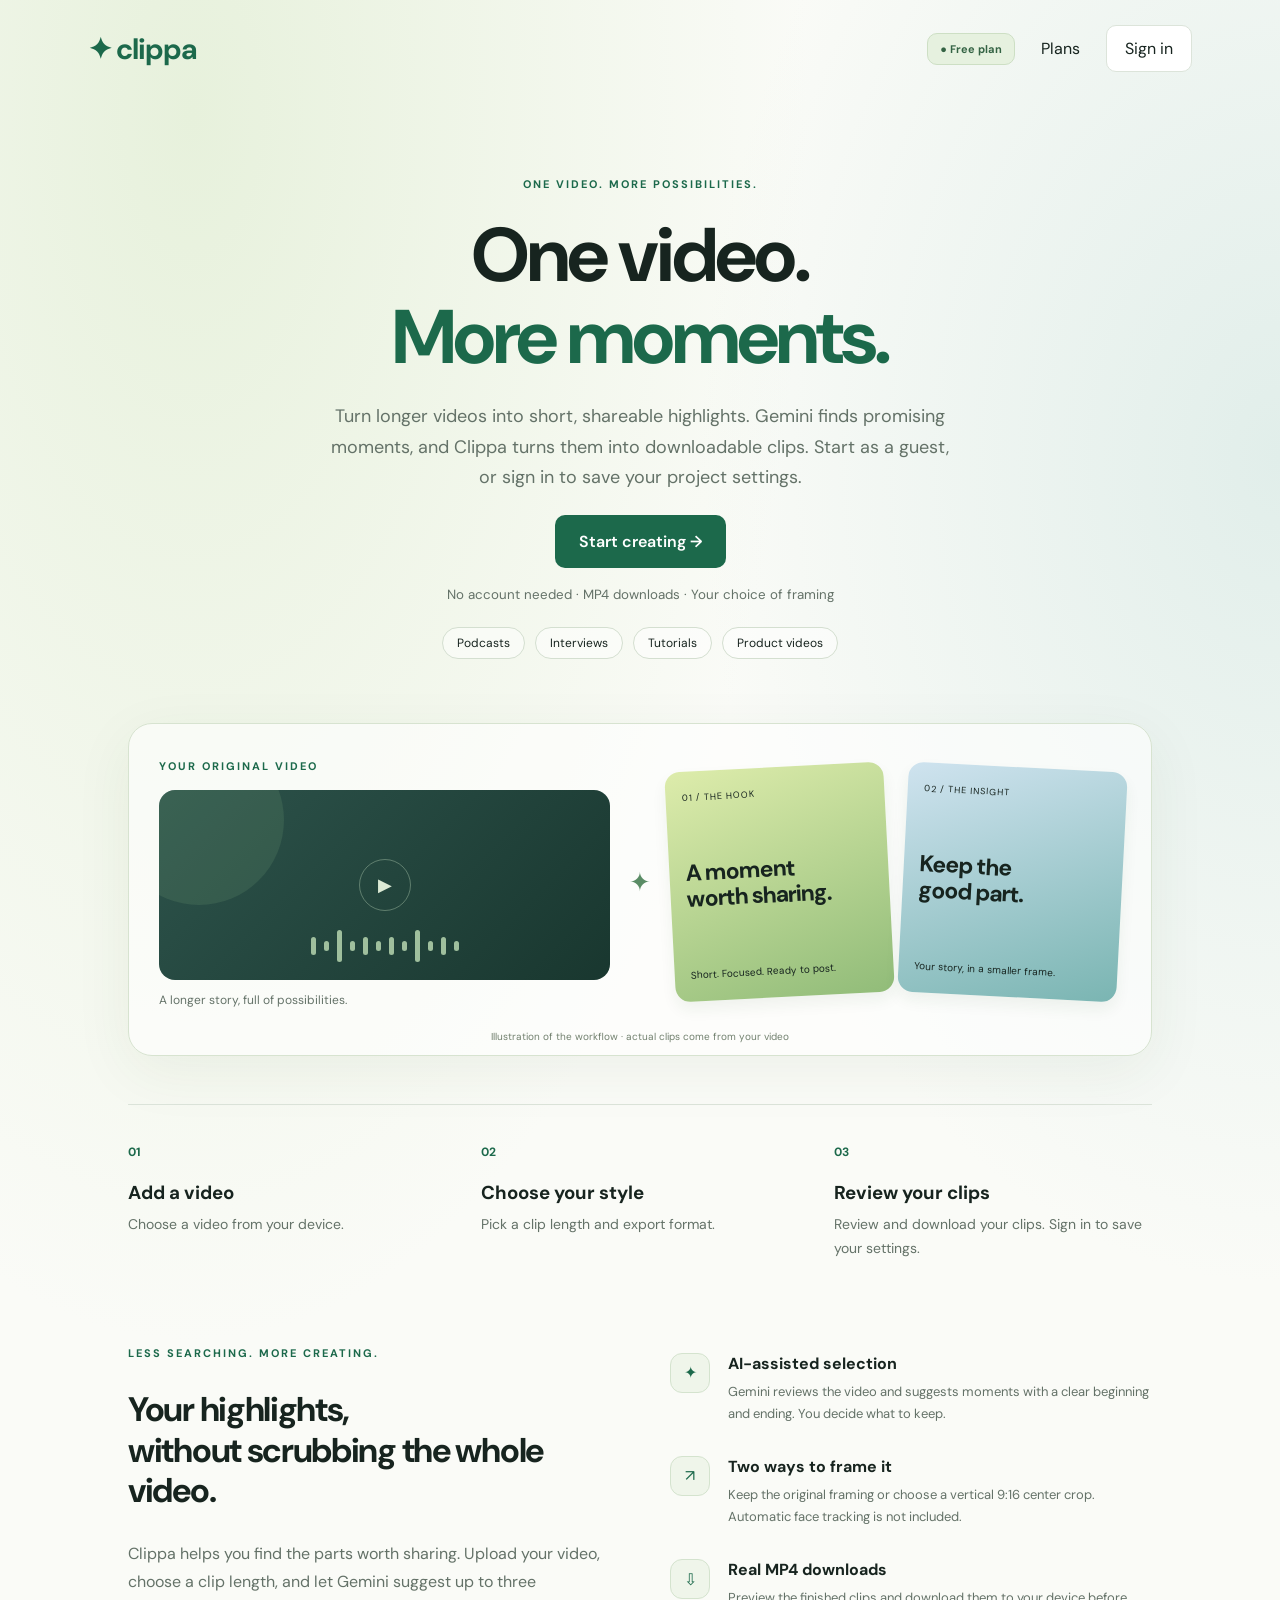
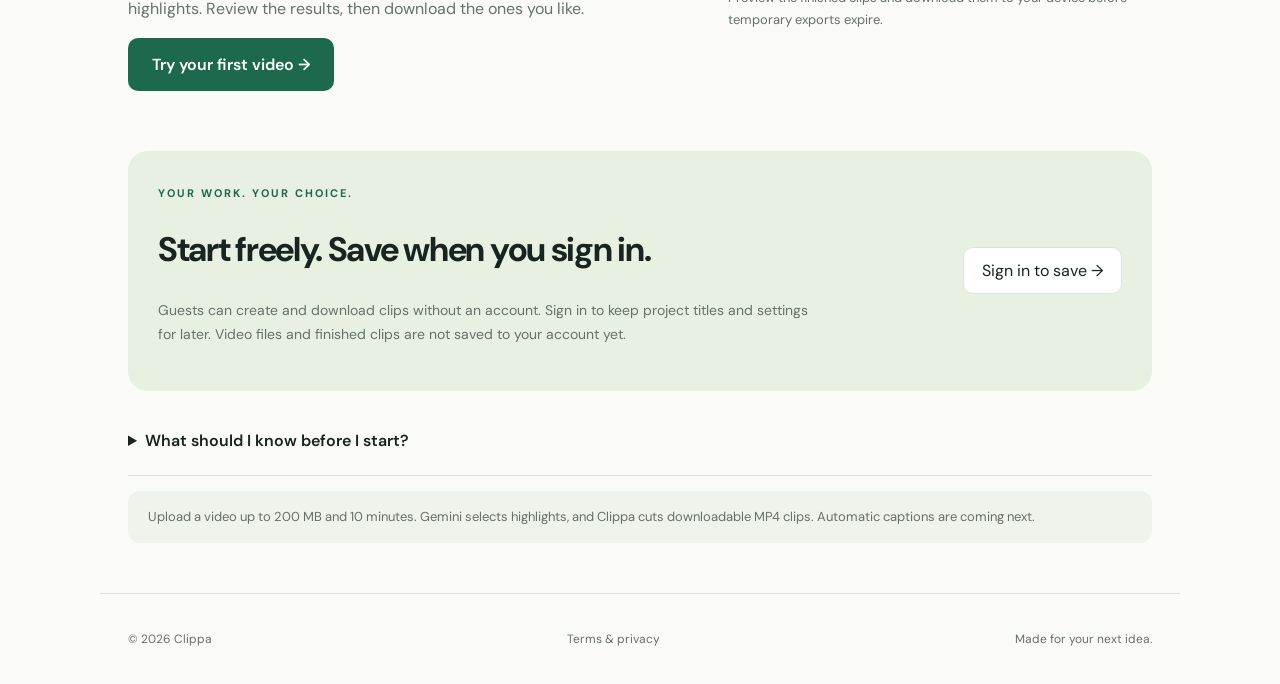
==== commit 38e6804e: "Revise index.html for Clippa landing page updates Updated HTML structure and content for Clippa's la" ====
--- a/public/index.html
+++ b/public/index.html
@@ -1,545 +1,10 @@
-<!doctype html>
-<html lang="en">
-<head>
-  <meta charset="utf-8">
-  <meta name="viewport" content="width=device-width, initial-scale=1">
-  <title>Clippa — Make more from one video</title>
-  <link rel="icon" type="image/svg+xml" href="/favicon.svg">
-  <link rel="stylesheet" href="styles.css">
-</head>
-
-<body>
-  <header>
-    <a class="brand" href="/">✦ clippa</a>
-
-    <nav>
-      <button
-        id="planBadge"
-        class="plan-badge"
-        data-go="plans"
-        aria-label="Current plan: Free. View plans."
-      >● Free plan</button>
-
-      <button data-go="plans">Plans</button>
-      <button id="projectsNav" hidden>My projects</button>
-      <button id="account" class="outline">Sign in</button>
-    </nav>
-  </header>
-
-  <main>
-    <button
-      id="backHome"
-      class="back-home"
-      data-go="home"
-      hidden
-    >← Back to home</button>
-
-    <section id="home">
-      <div class="hero">
-        <span class="tag">ONE VIDEO. MORE POSSIBILITIES.</span>
-
-        <h1>
-          One video.<br>
-          <span class="hero-accent">More moments.</span>
-        </h1>
-
-        <p>
-          Turn longer videos into short, shareable highlights.
-          Gemini finds promising moments, and Clippa turns them into
-          downloadable clips. Start as a guest, or sign in to save
-          your project settings.
-        </p>
-
-        <button class="primary" data-go="studio">
-          Start creating →
-        </button>
-
-        <small>
-          No account needed · MP4 downloads · Your choice of framing
-        </small>
-
-        <div class="hero-chips">
-          <span>Podcasts</span>
-          <span>Interviews</span>
-          <span>Tutorials</span>
-          <span>Product videos</span>
-        </div>
-      </div>
-
-      <div
-        class="studio-showcase"
-        aria-label="Illustration of the clipping workflow"
-      >
-        <div class="showcase-source">
-          <span class="tag">YOUR ORIGINAL VIDEO</span>
-
-          <div class="source-art">
-            <span class="play-mark">▶</span>
-
-            <div class="waveform" aria-hidden="true">
-              <i></i><i></i><i></i><i></i>
-              <i></i><i></i><i></i><i></i>
-              <i></i><i></i><i></i><i></i>
-            </div>
-          </div>
-
-          <p>A longer story, full of possibilities.</p>
-        </div>
-
-        <div class="showcase-arrow" aria-hidden="true">✦</div>
-
-        <div class="showcase-clips">
-          <div class="sample-clip">
-            <span>01 / THE HOOK</span>
-            <b>A moment<br>worth sharing.</b>
-            <small>Short. Focused. Ready to post.</small>
-          </div>
-
-          <div class="sample-clip alternate">
-            <span>02 / THE INSIGHT</span>
-            <b>Keep the<br>good part.</b>
-            <small>Your story, in a smaller frame.</small>
-          </div>
-        </div>
-
-        <small class="illustration-note">
-          Illustration of the workflow · actual clips come from your video
-        </small>
-      </div>
-
-      <div class="steps">
-        <article>
-          <b>01</b>
-          <h3>Add a video</h3>
-          <p>Choose a video from your device.</p>
-        </article>
-
-        <article>
-          <b>02</b>
-          <h3>Choose your style</h3>
-          <p>Pick a clip length and export format.</p>
-        </article>
-
-        <article>
-          <b>03</b>
-          <h3>Review your clips</h3>
-          <p>
-            Review and download your clips.
-            Sign in to save your settings.
-          </p>
-        </article>
-      </div>
-
-      <section class="about-section">
-        <div>
-          <span class="tag">LESS SEARCHING. MORE CREATING.</span>
-
-          <h2>
-            Your highlights,<br>
-            without scrubbing the whole video.
-          </h2>
-
-          <p>
-            Clippa helps you find the parts worth sharing.
-            Upload your video, choose a clip length, and let Gemini
-            suggest up to three highlights. Review the results,
-            then download the ones you like.
-          </p>
-
-          <button class="primary" data-go="studio">
-            Try your first video →
-          </button>
-        </div>
-
-        <div class="feature-list">
-          <article>
-            <span>✦</span>
-            <div>
-              <h3>AI-assisted selection</h3>
-              <p>
-                Gemini reviews the video and suggests moments with
-                a clear beginning and ending. You decide what to keep.
-              </p>
-            </div>
-          </article>
-
-          <article>
-            <span>↗</span>
-            <div>
-              <h3>Two ways to frame it</h3>
-              <p>
-                Keep the original framing or choose a vertical
-                9:16 center crop. Automatic face tracking is not included.
-              </p>
-            </div>
-          </article>
-
-          <article>
-            <span>⇩</span>
-            <div>
-              <h3>Real MP4 downloads</h3>
-              <p>
-                Preview the finished clips and download them to your
-                device before temporary exports expire.
-              </p>
-            </div>
-          </article>
-        </div>
-      </section>
-
-      <section class="account-note">
-        <div>
-          <span class="tag">YOUR WORK. YOUR CHOICE.</span>
-          <h2>Start freely. Save when you sign in.</h2>
-
-          <p>
-            Guests can create and download clips without an account.
-            Sign in to keep project titles and settings for later.
-            Video files and finished clips are not saved to your
-            account yet.
-          </p>
-        </div>
-
-        <button class="outline" id="homeSignIn">
-          Sign in to save →
-        </button>
-      </section>
-
-      <details class="faq">
-        <summary>What should I know before I start?</summary>
-
-        <p>
-          Use videos you own or have permission to edit.
-          This starter supports uploads up to 12 MB and 10 minutes,
-          with three requests per hour per connection.
-          Videos are sent to Google Gemini for analysis.
-          Download your clips promptly: exports are temporary.
-          Automatic captions, YouTube imports, and Pro subscriptions
-          are coming later.
-        </p>
-      </details>
-
-      <p class="notice">
-        Upload a video up to 12 MB and 10 minutes.
-        Gemini selects highlights, and Clippa cuts downloadable
-        MP4 clips. Automatic captions are coming next.
-      </p>
-    </section>
-
-    <section id="studio" hidden>
-      <div class="heading">
-        <span class="tag">YOUR WORKSPACE</span>
-        <h1>Let’s make a clip.</h1>
-
-        <p id="saveHint">
-          Guest mode: your work disappears when you refresh or leave.
-        </p>
-      </div>
-
-      <div class="editor">
-        <div class="card">
-          <h2>1. Add your video</h2>
-
-          <label class="drop">
-            ＋
-            <strong>Choose a video</strong>
-            <span>
-              MP4, WebM, or another browser-supported video
-            </span>
-            <input id="file" type="file" accept="video/*">
-          </label>
-
-          <video id="video" controls hidden></video>
-          <p id="filename"></p>
-        </div>
-
-        <div class="card">
-          <h2>2. Make it yours</h2>
-
-          <label>
-            Project name
-            <input
-              id="name"
-              maxlength="100"
-              placeholder="My first clip"
-            >
-          </label>
-
-          <label>
-            Clip length
-            <select id="length">
-              <option>15–30 seconds</option>
-              <option selected>30–60 seconds</option>
-              <option>60–90 seconds</option>
-            </select>
-          </label>
-
-          <label>
-            Caption style (coming soon)
-            <select id="caption" disabled>
-              <option>Bold</option>
-              <option>Clean</option>
-              <option>Word by word</option>
-            </select>
-          </label>
-
-          <label>
-            Export format
-            <select id="format">
-              <option value="original">Original framing</option>
-              <option value="vertical">
-                Vertical 9:16 · center crop
-              </option>
-            </select>
-          </label>
-
-          <label class="check">
-            <input type="checkbox" id="aiConsent">
-            I have permission to use this video and send it
-            to Google Gemini for analysis.
-          </label>
-
-          <button id="preview" class="outline">
-            Preview my settings
-          </button>
-
-          <button id="generate" class="primary">
-            Find &amp; create clips
-          </button>
-
-          <p id="jobStatus" role="status"></p>
-          <div id="clipResults"></div>
-
-          <button id="save" class="outline">
-            Sign in to save
-          </button>
-
-          <p class="muted">
-            Saved projects include your title and settings.
-            Videos are uploaded temporarily for clipping;
-            original files and exports are not saved to your account.
-          </p>
-        </div>
-      </div>
-
-      <div id="result" class="card" hidden>
-        <h2>Your clip setup</h2>
-        <p id="resultText"></p>
-        <p>
-          Choose Find &amp; create clips to generate
-          downloadable highlights.
-        </p>
-      </div>
-    </section>
-
-    <section id="plans" hidden>
-      <div class="heading">
-        <span class="tag">KEEP IT SIMPLE</span>
-        <h1>A plan for your pace.</h1>
-        <p>Start free. Pro features and subscriptions are coming soon.</p>
-      </div>
-
-      <div class="plan-grid">
-        <article class="card">
-          <span class="tag">FREE</span>
-          <h2>Try Clippa</h2>
-          <p class="price">$0</p>
-
-          <ul>
-            <li>Explore without an account</li>
-            <li>Gemini highlight selection</li>
-            <li>Download up to 3 MP4 clips per job</li>
-            <li>Starter limit: 3 jobs per hour per connection</li>
-            <li>Choose clip length and export framing</li>
-            <li>Save project settings when signed in</li>
-          </ul>
-
-          <button class="primary" data-go="studio">
-            Start free
-          </button>
-        </article>
-
-        <article class="card pro">
-          <span class="tag">PRO · COMING SOON</span>
-          <h2>Create more</h2>
-          <p class="price">Pricing coming soon</p>
-
-          <ul>
-            <li>Planned: more processing minutes</li>
-            <li>Planned: longer video uploads</li>
-            <li>Planned: more export options</li>
-            <li>Planned: priority processing</li>
-          </ul>
-
-          <button disabled>Not available yet</button>
-
-          <p class="muted">
-            No subscription or payment is collected in this version.
-          </p>
-        </article>
-      </div>
-    </section>
-
-    <section id="projects" hidden>
-      <div class="heading">
-        <span class="tag">YOUR LIBRARY</span>
-        <h1>Saved projects.</h1>
-        <p>Titles and settings saved to your account.</p>
-      </div>
-
-      <div id="projectList"></div>
-    </section>
-  </main>
-
-  <footer>
-    <span>© <span id="year"></span> Clippa</span>
-    <button id="termsLink">Terms &amp; privacy</button>
-    <span>Made for your next idea.</span>
-  </footer>
-
-  <dialog id="auth">
-    <button
-      class="close"
-      data-close="auth"
-      aria-label="Close"
-    >×</button>
-
-    <h2 id="authTitle">Welcome back.</h2>
-    <p>Sign in to save your project settings.</p>
-
-    <form id="authForm">
-      <label id="displayLabel" hidden>
-        Name
-        <input
-          id="displayName"
-          maxlength="80"
-          autocomplete="name"
-        >
-      </label>
-
-      <label>
-        Email
-        <input
-          id="email"
-          type="email"
-          required
-          autocomplete="email"
-        >
-      </label>
-
-      <label>
-        Password
-        <input
-          id="password"
-          type="password"
-          minlength="8"
-          required
-          autocomplete="current-password"
-        >
-      </label>
-
-      <label class="check" id="consentLabel" hidden>
-        <input id="consent" type="checkbox">
-        I agree to the
-        <button type="button" id="authTerms">
-          terms and privacy notice
-        </button>.
-      </label>
-
-      <button id="authSubmit" class="primary">Sign in</button>
-      <p id="authStatus" role="status"></p>
-    </form>
-
-    <button id="toggleAuth">New here? Create an account</button>
-    <button data-close="auth">Continue as a guest</button>
-  </dialog>
-
-  <dialog id="terms">
-    <button
-      class="close"
-      data-close="terms"
-      aria-label="Close"
-    >×</button>
-
-    <h2>Terms &amp; privacy notice</h2>
-    <p>Last updated: October 6, 2026</p>
-
-    <h3>Using Clippa</h3>
-    <p>
-      Clippa is a preview workspace for video clip creation.
-      Gemini-assisted highlight selection and MP4 exports are offered
-      for supported uploads. Signed-in users can save project titles
-      and settings when account services are configured.
-      Automatic captions and paid subscriptions are not currently
-      offered. No result or performance guarantee is made.
-    </p>
-
-    <h3>Your content</h3>
-    <p>
-      Only use content you own or have permission to use.
-      You retain ownership. Do not use the service for unlawful
-      content, infringement, abuse, or attempts to access other accounts.
-    </p>
-
-    <h3>Accounts and saving</h3>
-    <p>
-      Guest work is temporary and is cleared when you reload or leave.
-      Signed-in users can save project titles and settings.
-      Videos are temporarily uploaded for processing when you choose
-      Find &amp; create clips and consent to Gemini analysis.
-      They are not saved to your account.
-      Keep your account credentials private.
-    </p>
-
-    <h3>Privacy</h3>
-    <p>
-      Account authentication and saved settings are handled by
-      Supabase when configured. It processes your email, account
-      information, and authentication data.
-      Uploaded videos are temporarily processed on the server and
-      sent to Google Gemini. Google processes these according to
-      its Gemini API terms, which can differ for paid and unpaid usage.
-      Do not submit sensitive content without reviewing those terms.
-      Server input copies are removed when processing finishes;
-      output clips expire after about one hour or on server restart.
-      Temporary output URLs are bearer links: anyone with the exact
-      link can access that clip until expiration.
-      Your browser holds a temporary session token while signed in.
-      Clippa stores project titles, settings, and dates in your account.
-      Hosting and authentication providers may process operational logs.
-      There are no advertising or analytics scripts in this version.
-    </p>
-
-    <h3>Plans</h3>
-    <p>
-      The current preview is free.
-      Pro is a planned offering; prices and limits have not been set.
-      Any future charges will be shown before purchase and
-      require agreement.
-    </p>
-
-    <h3>Availability and changes</h3>
-    <p>
-      The service may change or be unavailable.
-      Keep your own copies of important work.
-      To the extent permitted by applicable law, it is provided
-      as available without warranties.
-      Nothing here removes rights that cannot legally be excluded.
-    </p>
-
-    <h3>Deleting data and contacting us</h3>
-    <p>
-      You can delete saved projects from My projects.
-      Account deletion and privacy requests must be directed
-      to the operator at the contact below.
-    </p>
-
-    <p id="contactText"></p>
-  </dialog>
-
-  <div id="toast" role="status"></div>
-
-  <script src="config.js"></script>
-  <script src="app.js"></script>
-</body>
-</html>
+<!doctype html><html lang="en"><head><link rel="icon" type="image/svg+xml" href="data:image/svg+xml,%3Csvg xmlns='http://www.w3.org/2000/svg' viewBox='0 0 64 64'%3E%3Crect width='64' height='64' rx='14' fill='%231c694b'/%3E%3Cpath d='M32 8 Q36 28 56 32 Q36 36 32 56 Q28 36 8 32 Q28 28 32 8Z' fill='white'/%3E%3C/svg%3E"><meta charset="utf-8"><meta name="viewport" content="width=device-width,initial-scale=1"><title>Clippa — Make more from one video</title><link rel="stylesheet" href="styles.css"></head><body>
+<header><a class="brand" href="#">✦ clippa</a><nav><button id="planBadge" class="plan-badge" data-go="plans" aria-label="Current plan: Free. View plans.">● Free plan</button><button data-go="plans">Plans</button><button id="projectsNav" hidden>My projects</button><button id="account" class="outline">Sign in</button></nav></header>
+<main><button id="backHome" class="back-home" data-go="home" hidden>← Back to home</button><section id="home"><div class="hero"><span class="tag">ONE VIDEO. MORE POSSIBILITIES.</span><h1>One video.<br><span class="hero-accent">More moments.</span></h1><p>Turn longer videos into short, shareable highlights. Gemini finds promising moments, and Clippa turns them into downloadable clips. Start as a guest, or sign in to save your project settings.</p><button class="primary" data-go="studio">Start creating →</button><small>No account needed · MP4 downloads · Your choice of framing</small><div class="hero-chips"><span>Podcasts</span><span>Interviews</span><span>Tutorials</span><span>Product videos</span></div></div><div class="studio-showcase" aria-label="Illustration of the clipping workflow"><div class="showcase-source"><span class="tag">YOUR ORIGINAL VIDEO</span><div class="source-art"><span class="play-mark">▶</span><div class="waveform" aria-hidden="true"><i></i><i></i><i></i><i></i><i></i><i></i><i></i><i></i><i></i><i></i><i></i><i></i></div></div><p>A longer story, full of possibilities.</p></div><div class="showcase-arrow" aria-hidden="true">✦</div><div class="showcase-clips"><div class="sample-clip"><span>01 / THE HOOK</span><b>A moment<br>worth sharing.</b><small>Short. Focused. Ready to post.</small></div><div class="sample-clip alternate"><span>02 / THE INSIGHT</span><b>Keep the<br>good part.</b><small>Your story, in a smaller frame.</small></div></div><small class="illustration-note">Illustration of the workflow · actual clips come from your video</small></div><div class="steps"><article><b>01</b><h3>Add a video</h3><p>Choose a video from your device.</p></article><article><b>02</b><h3>Choose your style</h3><p>Pick a clip length and export format.</p></article><article><b>03</b><h3>Review your clips</h3><p>Review and download your clips. Sign in to save your settings.</p></article></div><section class="about-section"><div><span class="tag">LESS SEARCHING. MORE CREATING.</span><h2>Your highlights,<br>without scrubbing the whole video.</h2><p>Clippa helps you find the parts worth sharing. Upload your video, choose a clip length, and let Gemini suggest up to three highlights. Review the results, then download the ones you like.</p><button class="primary" data-go="studio">Try your first video →</button></div><div class="feature-list"><article><span>✦</span><div><h3>AI-assisted selection</h3><p>Gemini reviews the video and suggests moments with a clear beginning and ending. You decide what to keep.</p></div></article><article><span>↗</span><div><h3>Two ways to frame it</h3><p>Keep the original framing or choose a vertical 9:16 center crop. Automatic face tracking is not included.</p></div></article><article><span>⇩</span><div><h3>Real MP4 downloads</h3><p>Preview the finished clips and download them to your device before temporary exports expire.</p></div></article></div></section><section class="account-note"><div><span class="tag">YOUR WORK. YOUR CHOICE.</span><h2>Start freely. Save when you sign in.</h2><p>Guests can create and download clips without an account. Sign in to keep project titles and settings for later. Video files and finished clips are not saved to your account yet.</p></div><button class="outline" id="homeSignIn">Sign in to save →</button></section><details class="faq"><summary>What should I know before I start?</summary><p>Use videos you own or have permission to edit. This starter supports uploads up to 200 MB and 10 minutes, with three uploads per 24 hours per connection. Videos are sent to Google Gemini for analysis. Download your clips promptly: exports are temporary. Automatic captions, YouTube imports, and Pro subscriptions are coming later.</p></details><p class="notice">Upload a video up to 200 MB and 10 minutes. Gemini selects highlights, and Clippa cuts downloadable MP4 clips. Automatic captions are coming next.</p></section>
+<section id="studio" hidden><div class="heading"><span class="tag">YOUR WORKSPACE</span><h1>Let’s make a clip.</h1><p id="saveHint">Guest mode: your work disappears when you refresh or leave.</p></div><div class="editor"><div class="card"><h2>1. Add your video</h2><label class="drop">＋<strong>Choose a video</strong><span>MP4, WebM, or another browser-supported video</span><input id="file" type="file" accept="video/*"></label><video id="video" controls hidden></video><p id="filename"></p></div><div class="card"><h2>2. Make it yours</h2><label>Project name<input id="name" maxlength="100" placeholder="My first clip"></label><label>Clip length<select id="length"><option>15–30 seconds</option><option selected>30–60 seconds</option><option>60–90 seconds</option></select></label><label>Caption style (coming soon)<select id="caption" disabled><option>Bold</option><option>Clean</option><option>Word by word</option></select></label><label>Export format<select id="format"><option value="original">Original framing</option><option value="vertical">Vertical 9:16 · center crop</option></select></label><label class="check"><input type="checkbox" id="aiConsent">I have permission to use this video and send it to Google Gemini for analysis.</label><button id="preview" class="outline">Preview my settings</button><button id="generate" class="primary">Find & create clips</button><p id="jobStatus" role="status"></p><div id="clipResults"></div><button id="save" class="outline">Sign in to save</button><p class="muted">Saved projects include your title and settings. Video files are uploaded temporarily for clipping, but are not saved to your account.</p></div></div><div id="result" class="card" hidden><h2>Your clip setup</h2><p id="resultText"></p><p>Choose Find & create clips to generate downloadable highlights.</p></div></section>
+<section id="plans" hidden><div class="heading"><span class="tag">KEEP IT SIMPLE</span><h1>A plan for your pace.</h1><p>Start free. Pro features and subscriptions are coming soon.</p></div><div class="plan-grid"><article class="card"><span class="tag">FREE</span><h2>Try Clippa</h2><p class="price">$0</p><ul><li>Explore without an account</li><li>Gemini highlight selection</li><li>Download up to 3 MP4 clips per job</li><li>Starter limit: 3 uploads per 24 hours per connection</li><li>Choose clip length and export framing</li><li>Save project settings when signed in</li></ul><button class="primary" data-go="studio">Start free</button></article><article class="card pro"><span class="tag">PRO · COMING SOON</span><h2>Create more</h2><p class="price">Pricing coming soon</p><ul><li>Planned: more processing minutes</li><li>Planned: longer video uploads</li><li>Planned: more export options</li><li>Planned: priority processing</li></ul><button disabled>Not available yet</button><p class="muted">No subscription or payment is collected in this version.</p></article></div></section>
+<section id="projects" hidden><div class="heading"><span class="tag">YOUR LIBRARY</span><h1>Saved projects.</h1><p>Titles and settings saved to your account.</p></div><div id="projectList"></div></section>
+</main><footer><span>© <span id="year"></span> Clippa</span><button id="termsLink">Terms & privacy</button><span>Made for your next idea.</span></footer>
+<dialog id="auth"><button class="close" data-close="auth" aria-label="Close">×</button><h2 id="authTitle">Welcome back.</h2><p>Sign in to save your project settings.</p><form id="authForm"><label id="displayLabel" hidden>Name<input id="displayName" maxlength="80" autocomplete="name"></label><label>Email<input id="email" type="email" required autocomplete="email"></label><label>Password<input id="password" type="password" minlength="8" required autocomplete="current-password"></label><label class="check" id="consentLabel" hidden><input id="consent" type="checkbox">I agree to the <button type="button" id="authTerms">terms and privacy notice</button>.</label><button id="authSubmit" class="primary">Sign in</button><p id="authStatus" role="status"></p></form><button id="toggleAuth">New here? Create an account</button><button data-close="auth">Continue as a guest</button></dialog>
+<dialog id="terms"><button class="close" data-close="terms" aria-label="Close">×</button><h2>Terms & privacy notice</h2><p>Last updated: October 5, 2026</p><h3>Using Clippa</h3><p>Clippa is a preview workspace for video clip creation. Gemini-assisted highlight selection and MP4 exports are offered for supported uploads. Automatic captions and paid subscriptions are not currently offered. No result or performance guarantee is made.</p><h3>Your content</h3><p>Only use content you own or have permission to use. You retain ownership. Do not use the service for unlawful content, infringement, abuse, or attempts to access other accounts.</p><h3>Accounts and saving</h3><p>Guest work is temporary and is cleared when you reload or leave. Signed-in users can save project titles and settings. Videos are temporarily uploaded for processing when you choose Find & create clips and consent to Gemini analysis. They are not saved to your account. Keep your account credentials private.</p><h3>Privacy</h3><p>Account authentication and saved settings are handled by Supabase when configured. It processes your email, account information, and authentication data. Uploaded videos are temporarily processed on the server and sent to Google Gemini. Google processes these according to its Gemini API terms, which can differ for paid and unpaid usage. Do not submit sensitive content without reviewing those terms. Server input copies are removed when processing finishes; output clips expire after about one hour or on server restart. Temporary output URLs are bearer links: anyone with the exact link can access that clip until expiration. Your browser holds a temporary session token while signed in. Clippa stores project titles, settings, and dates in your account. Hosting and authentication providers may process operational logs. There are no advertising or analytics scripts in this version.</p><h3>Plans</h3><p>The current preview is free. Pro is a planned offering; prices and limits have not been set. Any future charges will be shown before purchase and require agreement.</p><h3>Availability and changes</h3><p>The service may change or be unavailable. Keep your own copies of important work. To the extent permitted by applicable law, it is provided as available without warranties. Nothing here removes rights that cannot legally be excluded.</p><h3>Deleting data and contacting us</h3><p>You can delete saved projects from My projects. Account deletion and privacy requests must be directed to the operator at the contact below.</p><p id="contactText"></p></dialog>
+<div id="toast" role="status"></div><script src="config.js"></script><script src="app.js"></script></body></html>
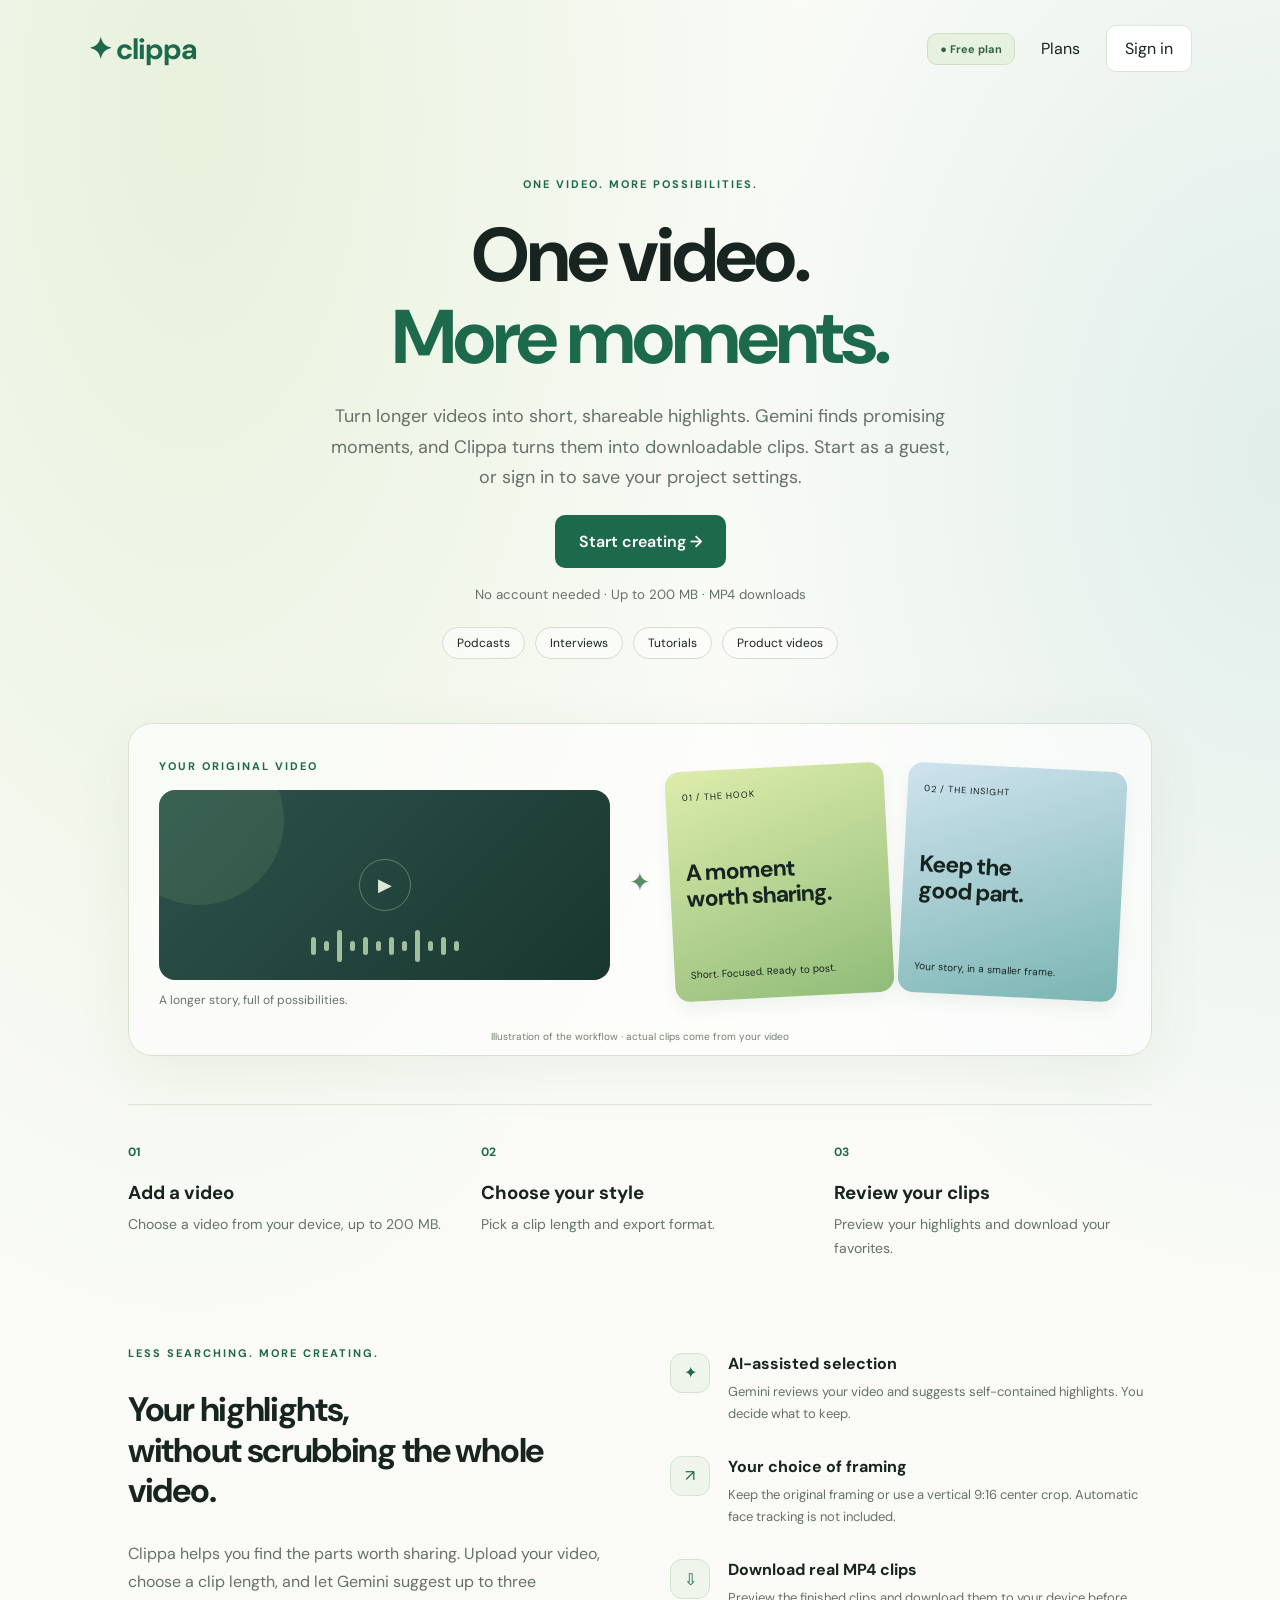
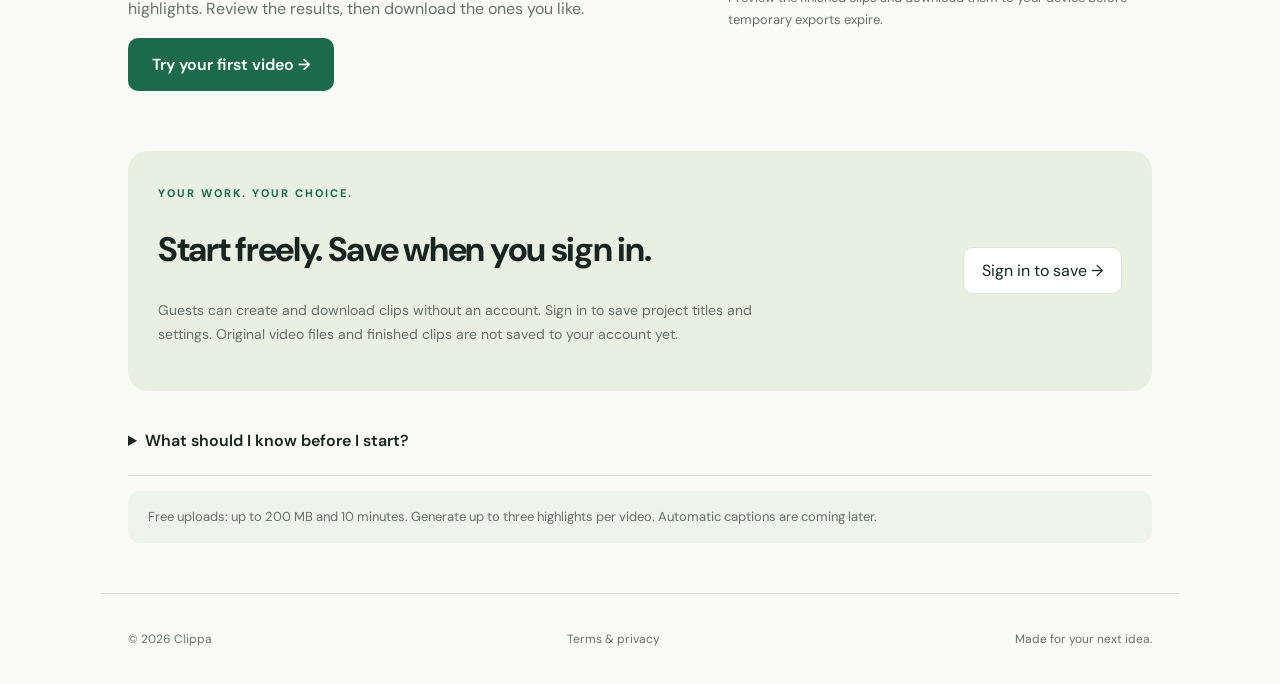
==== commit 3f3c910f: "Update index.html" ====
--- a/public/index.html
+++ b/public/index.html
@@ -1,10 +1,704 @@
-<!doctype html><html lang="en"><head><link rel="icon" type="image/svg+xml" href="data:image/svg+xml,%3Csvg xmlns='http://www.w3.org/2000/svg' viewBox='0 0 64 64'%3E%3Crect width='64' height='64' rx='14' fill='%231c694b'/%3E%3Cpath d='M32 8 Q36 28 56 32 Q36 36 32 56 Q28 36 8 32 Q28 28 32 8Z' fill='white'/%3E%3C/svg%3E"><meta charset="utf-8"><meta name="viewport" content="width=device-width,initial-scale=1"><title>Clippa — Make more from one video</title><link rel="stylesheet" href="styles.css"></head><body>
-<header><a class="brand" href="#">✦ clippa</a><nav><button id="planBadge" class="plan-badge" data-go="plans" aria-label="Current plan: Free. View plans.">● Free plan</button><button data-go="plans">Plans</button><button id="projectsNav" hidden>My projects</button><button id="account" class="outline">Sign in</button></nav></header>
-<main><button id="backHome" class="back-home" data-go="home" hidden>← Back to home</button><section id="home"><div class="hero"><span class="tag">ONE VIDEO. MORE POSSIBILITIES.</span><h1>One video.<br><span class="hero-accent">More moments.</span></h1><p>Turn longer videos into short, shareable highlights. Gemini finds promising moments, and Clippa turns them into downloadable clips. Start as a guest, or sign in to save your project settings.</p><button class="primary" data-go="studio">Start creating →</button><small>No account needed · MP4 downloads · Your choice of framing</small><div class="hero-chips"><span>Podcasts</span><span>Interviews</span><span>Tutorials</span><span>Product videos</span></div></div><div class="studio-showcase" aria-label="Illustration of the clipping workflow"><div class="showcase-source"><span class="tag">YOUR ORIGINAL VIDEO</span><div class="source-art"><span class="play-mark">▶</span><div class="waveform" aria-hidden="true"><i></i><i></i><i></i><i></i><i></i><i></i><i></i><i></i><i></i><i></i><i></i><i></i></div></div><p>A longer story, full of possibilities.</p></div><div class="showcase-arrow" aria-hidden="true">✦</div><div class="showcase-clips"><div class="sample-clip"><span>01 / THE HOOK</span><b>A moment<br>worth sharing.</b><small>Short. Focused. Ready to post.</small></div><div class="sample-clip alternate"><span>02 / THE INSIGHT</span><b>Keep the<br>good part.</b><small>Your story, in a smaller frame.</small></div></div><small class="illustration-note">Illustration of the workflow · actual clips come from your video</small></div><div class="steps"><article><b>01</b><h3>Add a video</h3><p>Choose a video from your device.</p></article><article><b>02</b><h3>Choose your style</h3><p>Pick a clip length and export format.</p></article><article><b>03</b><h3>Review your clips</h3><p>Review and download your clips. Sign in to save your settings.</p></article></div><section class="about-section"><div><span class="tag">LESS SEARCHING. MORE CREATING.</span><h2>Your highlights,<br>without scrubbing the whole video.</h2><p>Clippa helps you find the parts worth sharing. Upload your video, choose a clip length, and let Gemini suggest up to three highlights. Review the results, then download the ones you like.</p><button class="primary" data-go="studio">Try your first video →</button></div><div class="feature-list"><article><span>✦</span><div><h3>AI-assisted selection</h3><p>Gemini reviews the video and suggests moments with a clear beginning and ending. You decide what to keep.</p></div></article><article><span>↗</span><div><h3>Two ways to frame it</h3><p>Keep the original framing or choose a vertical 9:16 center crop. Automatic face tracking is not included.</p></div></article><article><span>⇩</span><div><h3>Real MP4 downloads</h3><p>Preview the finished clips and download them to your device before temporary exports expire.</p></div></article></div></section><section class="account-note"><div><span class="tag">YOUR WORK. YOUR CHOICE.</span><h2>Start freely. Save when you sign in.</h2><p>Guests can create and download clips without an account. Sign in to keep project titles and settings for later. Video files and finished clips are not saved to your account yet.</p></div><button class="outline" id="homeSignIn">Sign in to save →</button></section><details class="faq"><summary>What should I know before I start?</summary><p>Use videos you own or have permission to edit. This starter supports uploads up to 200 MB and 10 minutes, with three uploads per 24 hours per connection. Videos are sent to Google Gemini for analysis. Download your clips promptly: exports are temporary. Automatic captions, YouTube imports, and Pro subscriptions are coming later.</p></details><p class="notice">Upload a video up to 200 MB and 10 minutes. Gemini selects highlights, and Clippa cuts downloadable MP4 clips. Automatic captions are coming next.</p></section>
-<section id="studio" hidden><div class="heading"><span class="tag">YOUR WORKSPACE</span><h1>Let’s make a clip.</h1><p id="saveHint">Guest mode: your work disappears when you refresh or leave.</p></div><div class="editor"><div class="card"><h2>1. Add your video</h2><label class="drop">＋<strong>Choose a video</strong><span>MP4, WebM, or another browser-supported video</span><input id="file" type="file" accept="video/*"></label><video id="video" controls hidden></video><p id="filename"></p></div><div class="card"><h2>2. Make it yours</h2><label>Project name<input id="name" maxlength="100" placeholder="My first clip"></label><label>Clip length<select id="length"><option>15–30 seconds</option><option selected>30–60 seconds</option><option>60–90 seconds</option></select></label><label>Caption style (coming soon)<select id="caption" disabled><option>Bold</option><option>Clean</option><option>Word by word</option></select></label><label>Export format<select id="format"><option value="original">Original framing</option><option value="vertical">Vertical 9:16 · center crop</option></select></label><label class="check"><input type="checkbox" id="aiConsent">I have permission to use this video and send it to Google Gemini for analysis.</label><button id="preview" class="outline">Preview my settings</button><button id="generate" class="primary">Find & create clips</button><p id="jobStatus" role="status"></p><div id="clipResults"></div><button id="save" class="outline">Sign in to save</button><p class="muted">Saved projects include your title and settings. Video files are uploaded temporarily for clipping, but are not saved to your account.</p></div></div><div id="result" class="card" hidden><h2>Your clip setup</h2><p id="resultText"></p><p>Choose Find & create clips to generate downloadable highlights.</p></div></section>
-<section id="plans" hidden><div class="heading"><span class="tag">KEEP IT SIMPLE</span><h1>A plan for your pace.</h1><p>Start free. Pro features and subscriptions are coming soon.</p></div><div class="plan-grid"><article class="card"><span class="tag">FREE</span><h2>Try Clippa</h2><p class="price">$0</p><ul><li>Explore without an account</li><li>Gemini highlight selection</li><li>Download up to 3 MP4 clips per job</li><li>Starter limit: 3 uploads per 24 hours per connection</li><li>Choose clip length and export framing</li><li>Save project settings when signed in</li></ul><button class="primary" data-go="studio">Start free</button></article><article class="card pro"><span class="tag">PRO · COMING SOON</span><h2>Create more</h2><p class="price">Pricing coming soon</p><ul><li>Planned: more processing minutes</li><li>Planned: longer video uploads</li><li>Planned: more export options</li><li>Planned: priority processing</li></ul><button disabled>Not available yet</button><p class="muted">No subscription or payment is collected in this version.</p></article></div></section>
-<section id="projects" hidden><div class="heading"><span class="tag">YOUR LIBRARY</span><h1>Saved projects.</h1><p>Titles and settings saved to your account.</p></div><div id="projectList"></div></section>
-</main><footer><span>© <span id="year"></span> Clippa</span><button id="termsLink">Terms & privacy</button><span>Made for your next idea.</span></footer>
-<dialog id="auth"><button class="close" data-close="auth" aria-label="Close">×</button><h2 id="authTitle">Welcome back.</h2><p>Sign in to save your project settings.</p><form id="authForm"><label id="displayLabel" hidden>Name<input id="displayName" maxlength="80" autocomplete="name"></label><label>Email<input id="email" type="email" required autocomplete="email"></label><label>Password<input id="password" type="password" minlength="8" required autocomplete="current-password"></label><label class="check" id="consentLabel" hidden><input id="consent" type="checkbox">I agree to the <button type="button" id="authTerms">terms and privacy notice</button>.</label><button id="authSubmit" class="primary">Sign in</button><p id="authStatus" role="status"></p></form><button id="toggleAuth">New here? Create an account</button><button data-close="auth">Continue as a guest</button></dialog>
-<dialog id="terms"><button class="close" data-close="terms" aria-label="Close">×</button><h2>Terms & privacy notice</h2><p>Last updated: October 5, 2026</p><h3>Using Clippa</h3><p>Clippa is a preview workspace for video clip creation. Gemini-assisted highlight selection and MP4 exports are offered for supported uploads. Automatic captions and paid subscriptions are not currently offered. No result or performance guarantee is made.</p><h3>Your content</h3><p>Only use content you own or have permission to use. You retain ownership. Do not use the service for unlawful content, infringement, abuse, or attempts to access other accounts.</p><h3>Accounts and saving</h3><p>Guest work is temporary and is cleared when you reload or leave. Signed-in users can save project titles and settings. Videos are temporarily uploaded for processing when you choose Find & create clips and consent to Gemini analysis. They are not saved to your account. Keep your account credentials private.</p><h3>Privacy</h3><p>Account authentication and saved settings are handled by Supabase when configured. It processes your email, account information, and authentication data. Uploaded videos are temporarily processed on the server and sent to Google Gemini. Google processes these according to its Gemini API terms, which can differ for paid and unpaid usage. Do not submit sensitive content without reviewing those terms. Server input copies are removed when processing finishes; output clips expire after about one hour or on server restart. Temporary output URLs are bearer links: anyone with the exact link can access that clip until expiration. Your browser holds a temporary session token while signed in. Clippa stores project titles, settings, and dates in your account. Hosting and authentication providers may process operational logs. There are no advertising or analytics scripts in this version.</p><h3>Plans</h3><p>The current preview is free. Pro is a planned offering; prices and limits have not been set. Any future charges will be shown before purchase and require agreement.</p><h3>Availability and changes</h3><p>The service may change or be unavailable. Keep your own copies of important work. To the extent permitted by applicable law, it is provided as available without warranties. Nothing here removes rights that cannot legally be excluded.</p><h3>Deleting data and contacting us</h3><p>You can delete saved projects from My projects. Account deletion and privacy requests must be directed to the operator at the contact below.</p><p id="contactText"></p></dialog>
-<div id="toast" role="status"></div><script src="config.js"></script><script src="app.js"></script></body></html>
+<!doctype html>
+<html lang="en">
+<head>
+  <meta charset="utf-8">
+  <meta name="viewport" content="width=device-width, initial-scale=1">
+
+  <title>Clippa — Make more from one video</title>
+
+  <meta
+    name="description"
+    content="Find highlights in your videos with Gemini and download short MP4 clips with Clippa."
+  >
+
+  <meta name="theme-color" content="#1c694b">
+
+  <link
+    rel="icon"
+    type="image/svg+xml"
+    href="data:image/svg+xml,%3Csvg xmlns='http://www.w3.org/2000/svg' viewBox='0 0 64 64'%3E%3Crect width='64' height='64' rx='14' fill='%231c694b'/%3E%3Cpath d='M32 8 Q36 28 56 32 Q36 36 32 56 Q28 36 8 32 Q28 28 32 8Z' fill='white'/%3E%3C/svg%3E"
+  >
+
+  <link rel="stylesheet" href="/styles.css?v=200mb-update-2">
+</head>
+
+<body>
+  <header>
+    <a class="brand" href="/" aria-label="Clippa home">
+      ✦ clippa
+    </a>
+
+    <nav aria-label="Main navigation">
+      <button
+        id="planBadge"
+        class="plan-badge"
+        data-go="plans"
+        aria-label="Current plan: Free. View plans."
+      >
+        ● Free plan
+      </button>
+
+      <button data-go="plans">Plans</button>
+      <button id="projectsNav" hidden>My projects</button>
+      <button id="account" class="outline">Sign in</button>
+    </nav>
+  </header>
+
+  <main>
+    <button
+      id="backHome"
+      class="back-home"
+      data-go="home"
+      hidden
+    >
+      ← Back to home
+    </button>
+
+    <!-- HOME PAGE -->
+    <section id="home">
+      <div class="hero">
+        <span class="tag">ONE VIDEO. MORE POSSIBILITIES.</span>
+
+        <h1>
+          One video.<br>
+          <span class="hero-accent">More moments.</span>
+        </h1>
+
+        <p>
+          Turn longer videos into short, shareable highlights.
+          Gemini finds promising moments, and Clippa turns them
+          into downloadable clips. Start as a guest, or sign in
+          to save your project settings.
+        </p>
+
+        <button class="primary" data-go="studio">
+          Start creating →
+        </button>
+
+        <small>
+          No account needed · Up to 200 MB · MP4 downloads
+        </small>
+
+        <div class="hero-chips">
+          <span>Podcasts</span>
+          <span>Interviews</span>
+          <span>Tutorials</span>
+          <span>Product videos</span>
+        </div>
+      </div>
+
+      <div
+        class="studio-showcase"
+        aria-label="Illustration of the clipping workflow"
+      >
+        <div class="showcase-source">
+          <span class="tag">YOUR ORIGINAL VIDEO</span>
+
+          <div class="source-art">
+            <span class="play-mark" aria-hidden="true">▶</span>
+
+            <div class="waveform" aria-hidden="true">
+              <i></i><i></i><i></i><i></i>
+              <i></i><i></i><i></i><i></i>
+              <i></i><i></i><i></i><i></i>
+            </div>
+          </div>
+
+          <p>A longer story, full of possibilities.</p>
+        </div>
+
+        <div class="showcase-arrow" aria-hidden="true">✦</div>
+
+        <div class="showcase-clips">
+          <div class="sample-clip">
+            <span>01 / THE HOOK</span>
+            <b>A moment<br>worth sharing.</b>
+            <small>Short. Focused. Ready to post.</small>
+          </div>
+
+          <div class="sample-clip alternate">
+            <span>02 / THE INSIGHT</span>
+            <b>Keep the<br>good part.</b>
+            <small>Your story, in a smaller frame.</small>
+          </div>
+        </div>
+
+        <small class="illustration-note">
+          Illustration of the workflow · actual clips come from your video
+        </small>
+      </div>
+
+      <div class="steps">
+        <article>
+          <b>01</b>
+          <h3>Add a video</h3>
+          <p>Choose a video from your device, up to 200 MB.</p>
+        </article>
+
+        <article>
+          <b>02</b>
+          <h3>Choose your style</h3>
+          <p>Pick a clip length and export format.</p>
+        </article>
+
+        <article>
+          <b>03</b>
+          <h3>Review your clips</h3>
+          <p>
+            Preview your highlights and download your favorites.
+          </p>
+        </article>
+      </div>
+
+      <section class="about-section">
+        <div>
+          <span class="tag">LESS SEARCHING. MORE CREATING.</span>
+
+          <h2>
+            Your highlights,<br>
+            without scrubbing the whole video.
+          </h2>
+
+          <p>
+            Clippa helps you find the parts worth sharing.
+            Upload your video, choose a clip length, and let
+            Gemini suggest up to three highlights. Review the
+            results, then download the ones you like.
+          </p>
+
+          <button class="primary" data-go="studio">
+            Try your first video →
+          </button>
+        </div>
+
+        <div class="feature-list">
+          <article>
+            <span aria-hidden="true">✦</span>
+
+            <div>
+              <h3>AI-assisted selection</h3>
+              <p>
+                Gemini reviews your video and suggests
+                self-contained highlights. You decide what to keep.
+              </p>
+            </div>
+          </article>
+
+          <article>
+            <span aria-hidden="true">↗</span>
+
+            <div>
+              <h3>Your choice of framing</h3>
+              <p>
+                Keep the original framing or use a vertical
+                9:16 center crop. Automatic face tracking
+                is not included.
+              </p>
+            </div>
+          </article>
+
+          <article>
+            <span aria-hidden="true">⇩</span>
+
+            <div>
+              <h3>Download real MP4 clips</h3>
+              <p>
+                Preview the finished clips and download them
+                to your device before temporary exports expire.
+              </p>
+            </div>
+          </article>
+        </div>
+      </section>
+
+      <section class="account-note">
+        <div>
+          <span class="tag">YOUR WORK. YOUR CHOICE.</span>
+
+          <h2>Start freely. Save when you sign in.</h2>
+
+          <p>
+            Guests can create and download clips without an
+            account. Sign in to save project titles and settings.
+            Original video files and finished clips are not
+            saved to your account yet.
+          </p>
+        </div>
+
+        <button class="outline" id="homeSignIn">
+          Sign in to save →
+        </button>
+      </section>
+
+      <details class="faq">
+        <summary>What should I know before I start?</summary>
+
+        <p>
+          Upload a video you own or have permission to edit.
+          The Free starter accepts videos up to 200 MB and
+          between 15 seconds and 10 minutes long.
+          You can submit three uploads per rolling 24 hours
+          per connection. This starter limit resets when the
+          server restarts.
+        </p>
+
+        <p>
+          Videos are sent to Google Gemini for analysis.
+          One video is processed at a time.
+          Download your finished clips promptly because
+          exports are temporary. Automatic captions,
+          YouTube imports, and Pro subscriptions are
+          not available yet.
+        </p>
+      </details>
+
+      <p class="notice">
+        Free uploads: up to 200 MB and 10 minutes.
+        Generate up to three highlights per video.
+        Automatic captions are coming later.
+      </p>
+    </section>
+
+    <!-- WORKSPACE -->
+    <section id="studio" hidden>
+      <div class="heading">
+        <span class="tag">YOUR WORKSPACE</span>
+
+        <h1>Let’s make a clip.</h1>
+
+        <p id="saveHint">
+          Guest mode: your work disappears when you refresh or leave.
+        </p>
+      </div>
+
+      <div class="editor">
+        <div class="card">
+          <h2>1. Add your video</h2>
+
+          <label class="drop">
+            <span aria-hidden="true">＋</span>
+
+            <strong>Choose a video</strong>
+
+            <span>
+              Up to 200 MB · 15 seconds to 10 minutes
+            </span>
+
+            <input
+              id="file"
+              type="file"
+              accept="video/*,.mp4,.mov,.webm,.mkv,.m4v,.avi"
+            >
+          </label>
+
+          <video
+            id="video"
+            controls
+            playsinline
+            hidden
+          ></video>
+
+          <p id="filename"></p>
+
+          <p class="muted">
+            A standard MP4 works best. Preview support depends
+            on your browser and the video's format.
+          </p>
+        </div>
+
+        <div class="card">
+          <h2>2. Make it yours</h2>
+
+          <label>
+            Project name
+
+            <input
+              id="name"
+              type="text"
+              maxlength="100"
+              placeholder="My first clip"
+            >
+          </label>
+
+          <label>
+            Clip length
+
+            <select id="length">
+              <option>15–30 seconds</option>
+              <option selected>30–60 seconds</option>
+              <option>60–90 seconds</option>
+            </select>
+          </label>
+
+          <label>
+            Caption style — coming soon
+
+            <select id="caption" disabled>
+              <option>Bold</option>
+              <option>Clean</option>
+              <option>Word by word</option>
+            </select>
+          </label>
+
+          <label>
+            Export format
+
+            <select id="format">
+              <option value="original">
+                Original framing
+              </option>
+
+              <option value="vertical">
+                Vertical 9:16 · center crop
+              </option>
+            </select>
+          </label>
+
+          <label class="check">
+            <input id="aiConsent" type="checkbox">
+
+            I have permission to use this video and send it
+            to Google Gemini for analysis.
+          </label>
+
+          <button id="preview" class="outline">
+            Preview my settings
+          </button>
+
+          <button id="generate" class="primary">
+            Find &amp; create clips
+          </button>
+
+          <p id="jobStatus" role="status"></p>
+
+          <div id="clipResults"></div>
+
+          <button id="save" class="outline">
+            Sign in to save
+          </button>
+
+          <p class="muted">
+            Saved projects include your title and settings.
+            Video files are uploaded temporarily for processing,
+            but original videos and finished clips are not
+            saved to your account.
+          </p>
+        </div>
+      </div>
+
+      <div id="result" class="card" hidden>
+        <h2>Your clip setup</h2>
+
+        <p id="resultText"></p>
+
+        <p>
+          Choose Find &amp; create clips to generate
+          downloadable highlights.
+        </p>
+      </div>
+    </section>
+
+    <!-- PLANS -->
+    <section id="plans" hidden>
+      <div class="heading">
+        <span class="tag">KEEP IT SIMPLE</span>
+
+        <h1>A plan for your pace.</h1>
+
+        <p>
+          Start free. Pro features and subscriptions are coming soon.
+        </p>
+      </div>
+
+      <div class="plan-grid">
+        <article class="card">
+          <span class="tag">FREE</span>
+
+          <h2>Try Clippa</h2>
+
+          <p class="price">$0</p>
+
+          <ul>
+            <li>Use Clippa without an account</li>
+            <li>Upload videos up to 200 MB</li>
+            <li>Videos up to 10 minutes long</li>
+            <li>Up to three MP4 highlights per upload</li>
+            <li>Three uploads per rolling 24 hours per connection</li>
+            <li>Original framing or vertical center crop</li>
+            <li>Save project settings when signed in</li>
+          </ul>
+
+          <button class="primary" data-go="studio">
+            Start free
+          </button>
+        </article>
+
+        <article class="card pro">
+          <span class="tag">PRO · COMING SOON</span>
+
+          <h2>Create more</h2>
+
+          <p class="price">Pricing coming soon</p>
+
+          <ul>
+            <li>Planned: more processing minutes</li>
+            <li>Planned: longer video uploads</li>
+            <li>Planned: more export options</li>
+            <li>Planned: priority processing</li>
+          </ul>
+
+          <button disabled>Not available yet</button>
+
+          <p class="muted">
+            No subscription or payment is collected
+            in this version.
+          </p>
+        </article>
+      </div>
+    </section>
+
+    <!-- PROJECTS -->
+    <section id="projects" hidden>
+      <div class="heading">
+        <span class="tag">YOUR LIBRARY</span>
+
+        <h1>Saved projects.</h1>
+
+        <p>Titles and settings saved to your account.</p>
+      </div>
+
+      <div id="projectList"></div>
+    </section>
+  </main>
+
+  <footer>
+    <span>
+      © <span id="year"></span> Clippa
+    </span>
+
+    <button id="termsLink">
+      Terms &amp; privacy
+    </button>
+
+    <span>Made for your next idea.</span>
+  </footer>
+
+  <!-- SIGN IN / SIGN UP -->
+  <dialog id="auth" aria-labelledby="authTitle">
+    <button
+      class="close"
+      data-close="auth"
+      aria-label="Close sign-in window"
+    >
+      ×
+    </button>
+
+    <h2 id="authTitle">Welcome back.</h2>
+
+    <p>Sign in to save your project settings.</p>
+
+    <form id="authForm">
+      <label id="displayLabel" hidden>
+        Name
+
+        <input
+          id="displayName"
+          type="text"
+          maxlength="80"
+          autocomplete="name"
+        >
+      </label>
+
+      <label>
+        Email
+
+        <input
+          id="email"
+          type="email"
+          autocomplete="email"
+          required
+        >
+      </label>
+
+      <label>
+        Password
+
+        <input
+          id="password"
+          type="password"
+          minlength="8"
+          autocomplete="current-password"
+          required
+        >
+      </label>
+
+      <label class="check" id="consentLabel" hidden>
+        <input id="consent" type="checkbox">
+
+        I agree to the
+
+        <button type="button" id="authTerms">
+          terms and privacy notice
+        </button>.
+      </label>
+
+      <button
+        id="authSubmit"
+        class="primary"
+        type="submit"
+      >
+        Sign in
+      </button>
+
+      <p id="authStatus" role="status"></p>
+    </form>
+
+    <button id="toggleAuth" type="button">
+      New here? Create an account
+    </button>
+
+    <button data-close="auth" type="button">
+      Continue as a guest
+    </button>
+  </dialog>
+
+  <!-- TERMS -->
+  <dialog id="terms" aria-labelledby="termsTitle">
+    <button
+      class="close"
+      data-close="terms"
+      aria-label="Close terms"
+    >
+      ×
+    </button>
+
+    <h2 id="termsTitle">Terms &amp; privacy notice</h2>
+
+    <p>Last updated: October 7, 2026</p>
+
+    <h3>Using Clippa</h3>
+
+    <p>
+      Clippa is a preview workspace for video clip creation.
+      Gemini-assisted highlight selection and MP4 exports
+      are offered for supported uploads. Signed-in users
+      can save project titles and settings when account
+      services are configured. Automatic captions and
+      paid subscriptions are not currently offered.
+      No result or performance guarantee is made.
+    </p>
+
+    <h3>Your content</h3>
+
+    <p>
+      Only use content you own or have permission to use.
+      You retain ownership. Do not use the service for
+      unlawful content, infringement, abuse, or attempts
+      to access other accounts.
+    </p>
+
+    <h3>Accounts and saving</h3>
+
+    <p>
+      Guest workspace selections are temporary and cleared
+      when you reload or leave. Signed-in users can save
+      project titles and settings. Videos are uploaded
+      temporarily when you request clipping and consent
+      to Gemini analysis. Original videos and finished
+      clips are not saved to your account.
+      Keep your account credentials private.
+    </p>
+
+    <h3>Upload limits</h3>
+
+    <p>
+      This starter accepts videos up to 200 MiB
+      (209,715,200 bytes, displayed as 200 MB) and
+      between 15 seconds and 10 minutes long.
+      It allows three valid uploads per rolling
+      24 hours per connection and processes one video
+      at a time. Connections sharing an IP address
+      may share the upload limit. Limits are held
+      in server memory and reset on server restart.
+    </p>
+
+    <h3>Privacy and video processing</h3>
+
+    <p>
+      Uploaded videos are processed temporarily on
+      the server. A compressed analysis copy is sent
+      to Google Gemini. Google processes this content
+      under its Gemini API terms, which can differ
+      for paid and unpaid usage. Review those terms
+      before submitting sensitive content.
+    </p>
+
+    <p>
+      Server input copies are removed when processing
+      finishes. Temporary output clips expire after
+      about one hour or earlier on server restart.
+      Anyone with the exact temporary output link
+      can access that clip until it expires.
+      Download your clips promptly.
+    </p>
+
+    <p>
+      Supabase handles authentication and saved project
+      settings when configured. It processes your email,
+      account information, and authentication data.
+      Your browser holds a temporary session token
+      while signed in. Saved projects contain titles,
+      settings, and dates. Hosting and authentication
+      providers may process operational logs.
+      This version includes no advertising or
+      analytics scripts.
+    </p>
+
+    <h3>Plans</h3>
+
+    <p>
+      The current preview is free.
+      Pro is a planned offering. Prices and final
+      features have not been set. Any future charges
+      will be shown before purchase and require agreement.
+    </p>
+
+    <h3>Availability and changes</h3>
+
+    <p>
+      The service may change or be unavailable.
+      Keep your own copies of important work.
+      Processing depends on available resources,
+      supported formats, and provider availability.
+      To the extent permitted by applicable law,
+      the service is provided as available without
+      warranties. Nothing here removes rights that
+      cannot legally be excluded.
+    </p>
+
+    <h3>Deleting data and contacting us</h3>
+
+    <p>
+      Delete saved projects from My projects.
+      Account deletion and privacy requests should
+      be sent to the operator at the contact below.
+    </p>
+
+    <p id="contactText"></p>
+  </dialog>
+
+  <div id="toast" role="status"></div>
+
+  <noscript>
+    <p class="notice">
+      Please enable JavaScript to use Clippa.
+    </p>
+  </noscript>
+
+  <!-- Public Supabase configuration -->
+  <script src="/config.js?v=200mb-update-2"></script>
+
+  <!-- Versioned URL loads the updated 200 MB JavaScript -->
+  <script src="/app.js?v=200mb-update-2"></script>
+</body>
+</html>
--- a/styles.css
+++ b/styles.css
@@ -0,0 +1,9 @@
+@import url('https://fonts.googleapis.com/css2?family=DM+Sans:wght@400;500;600;700&display=swap');
+:root{--ink:#17241f;--green:#1c694b;--cream:#fafbf7;--line:#dce4da}*{box-sizing:border-box}body{margin:0;background:var(--cream);color:var(--ink);font-family:'DM Sans',Arial,sans-serif}button,input,select{font:inherit}button{cursor:pointer;border:0;background:transparent;padding:12px 18px;border-radius:10px;color:inherit}button:disabled{opacity:.55;cursor:not-allowed}button:focus-visible,a:focus-visible{outline:3px solid #93cbaa;outline-offset:3px}header{max-width:1160px;margin:auto;display:flex;align-items:center;justify-content:space-between;padding:25px 28px}nav{display:flex;gap:8px;align-items:center}.brand{font-size:29px;font-weight:700;letter-spacing:-1px;text-decoration:none;color:var(--green)}main{max-width:1080px;padding:0 28px;margin:auto;min-height:75vh}.hero{text-align:center;padding:75px 0 55px}.tag{font-size:11px;letter-spacing:2px;font-weight:700;color:var(--green)}h1{font-size:clamp(38px,7vw,76px);letter-spacing:-3px;line-height:1.08;margin:22px 0}h2{font-size:25px;letter-spacing:-.8px}h3{margin-bottom:8px}p{line-height:1.7;color:#647268}.hero p{font-size:18px}.hero small{display:block;margin-top:18px;color:#647268}.primary{background:var(--green);color:white;font-weight:600;padding:16px 24px}.outline{border:1px solid var(--line);background:white}.steps{display:grid;grid-template-columns:repeat(3,1fr);gap:35px;border-top:1px solid var(--line);padding:35px 0}.steps b{color:var(--green);font-size:12px}.steps p{font-size:14px;margin:0}.notice{font-size:13px;background:#eef3eb;padding:15px 20px;border-radius:12px}.heading{padding:45px 0 25px}.heading h1{font-size:45px;letter-spacing:-2px}.editor,.plan-grid{display:grid;grid-template-columns:1fr 1fr;gap:24px}.card{padding:28px;border:1px solid var(--line);border-radius:18px;background:white;margin-bottom:20px}.drop{display:flex;align-items:center;justify-content:center;flex-direction:column;min-height:200px;border:2px dashed var(--line);border-radius:12px;font-size:25px;padding:20px;cursor:pointer}.drop strong{font-size:16px}.drop span{font-size:12px;margin:12px 0;text-align:center}.drop input{font-size:13px;max-width:100%}label{display:block;font-size:13px;font-weight:600;margin:16px 0}input:not([type=checkbox]),select{display:block;width:100%;padding:13px;border:1px solid var(--line);border-radius:8px;background:white;margin-top:8px}video{width:100%;max-height:330px;background:#111;margin-top:20px;border-radius:12px}.muted{font-size:12px}.editor button{margin:8px 4px 0 0}.price{font-size:30px;color:var(--ink)}li{margin:14px 0;color:#647268}.pro{background:#edf4ea}footer{max-width:1080px;margin:50px auto 0;padding:25px 28px;border-top:1px solid var(--line);display:flex;justify-content:space-between;align-items:center;font-size:12px;color:#647268}dialog{border:1px solid var(--line);border-radius:20px;width:min(500px,92vw);padding:32px;max-height:85vh;overflow:auto}dialog::backdrop{background:#14241e88;backdrop-filter:blur(4px)}#terms{width:min(720px,92vw)}.close{position:absolute;right:12px;top:8px;font-size:25px}.check{display:flex;gap:8px;align-items:center;font-size:12px}.check button{padding:0;text-decoration:underline}#authSubmit{width:100%}#authStatus{font-size:13px}#toast{position:fixed;bottom:22px;left:50%;transform:translateX(-50%);background:var(--ink);color:white;border-radius:10px;padding:14px 22px;display:none;max-width:90vw}#toast.show{display:block}[hidden]{display:none!important}.project-row{display:flex;align-items:center;justify-content:space-between;gap:15px}.project-row p{font-size:13px;margin:5px 0}@media(max-width:650px){header{padding:20px}nav{gap:0}nav button{padding:10px;font-size:13px}.hero{padding-top:40px}h1{letter-spacing:-2px}.steps,.editor,.plan-grid{grid-template-columns:1fr}.steps{gap:15px}.steps article{border-bottom:1px solid var(--line);padding-bottom:15px}footer{flex-wrap:wrap;gap:8px}.project-row{align-items:flex-start;flex-direction:column}}
+
+#clipResults video{display:block;margin-bottom:22px}#clipResults a{display:inline-block;text-decoration:none}#jobStatus{font-size:13px}
+/* Homepage and plan navigation refresh */
+body{background:radial-gradient(ellipse at 15% 5%,#e7f1dc 0,transparent 40%),radial-gradient(ellipse at 100% 20%,#e1eeea 0,transparent 32%),var(--cream)}
+.plan-badge{font-size:11px;font-weight:700;background:#e6f1df;color:#346344;padding:8px 12px;border:1px solid #cddfc4;white-space:nowrap}.back-home{margin-top:18px;padding-left:0;color:var(--green);font-size:13px}.hero{max-width:800px;margin:auto;padding-bottom:30px}.hero p{max-width:640px;margin:22px auto}.hero-accent{color:var(--green)}.hero-chips{display:flex;flex-wrap:wrap;gap:10px;justify-content:center;margin:24px 0}.hero-chips span{font-size:12px;border:1px solid #d4dfd0;border-radius:25px;padding:7px 14px;background:#ffffff80}.studio-showcase{position:relative;display:grid;grid-template-columns:1fr 60px 1fr;align-items:center;background:#fff9;border:1px solid #d7e3d0;border-radius:24px;padding:30px 30px 45px;margin:10px 0 48px;box-shadow:0 16px 60px #284d2510}.source-art{height:190px;position:relative;background:linear-gradient(135deg,#2d534b,#19372f);border-radius:16px;margin-top:15px;display:grid;place-items:center;overflow:hidden}.source-art:before{content:"";position:absolute;width:170px;height:170px;background:#71997333;border-radius:50%;left:-45px;top:-55px}.play-mark{border:1px solid #b9d5b766;border-radius:50%;width:52px;height:52px;display:grid;place-items:center;color:#dcead5;font-size:18px}.waveform{position:absolute;bottom:18px;display:flex;align-items:center;gap:8px;height:32px}.waveform i{width:5px;height:18px;background:#9fbf9d;border-radius:6px}.waveform i:nth-child(3n){height:32px}.waveform i:nth-child(2n){height:10px}.showcase-source p{font-size:12px;margin:10px 0 0}.showcase-arrow{text-align:center;color:#5a8c65;font-size:26px}.showcase-clips{display:grid;grid-template-columns:1fr 1fr;gap:14px}.sample-clip{min-height:230px;background:linear-gradient(160deg,#ddecab,#91bc79);border-radius:15px;padding:20px 16px;display:flex;flex-direction:column;justify-content:space-between;transform:rotate(-3deg);box-shadow:0 8px 15px #234e2110}.sample-clip.alternate{background:linear-gradient(160deg,#cfe3ef,#7ab5b2);transform:rotate(3deg)}.sample-clip span{font-size:9px;letter-spacing:1px}.sample-clip b{font-size:23px;line-height:1.1;letter-spacing:-1px}.sample-clip small{font-size:10px}.illustration-note{position:absolute;bottom:12px;width:100%;left:0;text-align:center;color:#71806e;font-size:10px}.about-section{display:grid;grid-template-columns:1fr 1fr;gap:60px;padding:45px 0 60px}.about-section h2,.account-note h2{font-size:34px;line-height:1.2;letter-spacing:-1.3px}.feature-list article{display:flex;gap:18px;padding:12px 0}.feature-list article>span{color:var(--green);border:1px solid #d4e3ce;background:#eff5ea;flex-shrink:0;width:40px;height:40px;display:grid;place-items:center;border-radius:12px}.feature-list h3{margin:0;font-size:16px}.feature-list p{font-size:13px;margin:7px 0}.account-note{display:flex;gap:30px;align-items:center;justify-content:space-between;background:#e8f0e2;padding:30px;border-radius:20px}.account-note p{max-width:650px;font-size:14px}.account-note button{flex-shrink:0}.faq{padding:24px 0;border-bottom:1px solid var(--line);margin:15px 0}.faq summary{cursor:pointer;font-weight:600}.faq p{font-size:14px}.sample-clip:hover{transform:rotate(0);transition:transform .2s}
+@media(max-width:650px){.plan-badge{font-size:10px;padding:7px!important}.studio-showcase{grid-template-columns:1fr;padding:22px 22px 45px;gap:16px}.showcase-arrow{font-size:20px}.showcase-clips{gap:15px}.sample-clip{min-height:210px}.source-art{height:130px}.about-section{grid-template-columns:1fr;gap:20px;padding:25px 0}.account-note{flex-direction:column;align-items:flex-start}.about-section h2,.account-note h2{font-size:28px}.illustration-note{font-size:9px}.hero{padding-top:38px}header{flex-wrap:wrap;gap:12px}nav{flex-wrap:wrap}}
+@media(prefers-reduced-motion:reduce){.sample-clip:hover{transition:none}}
